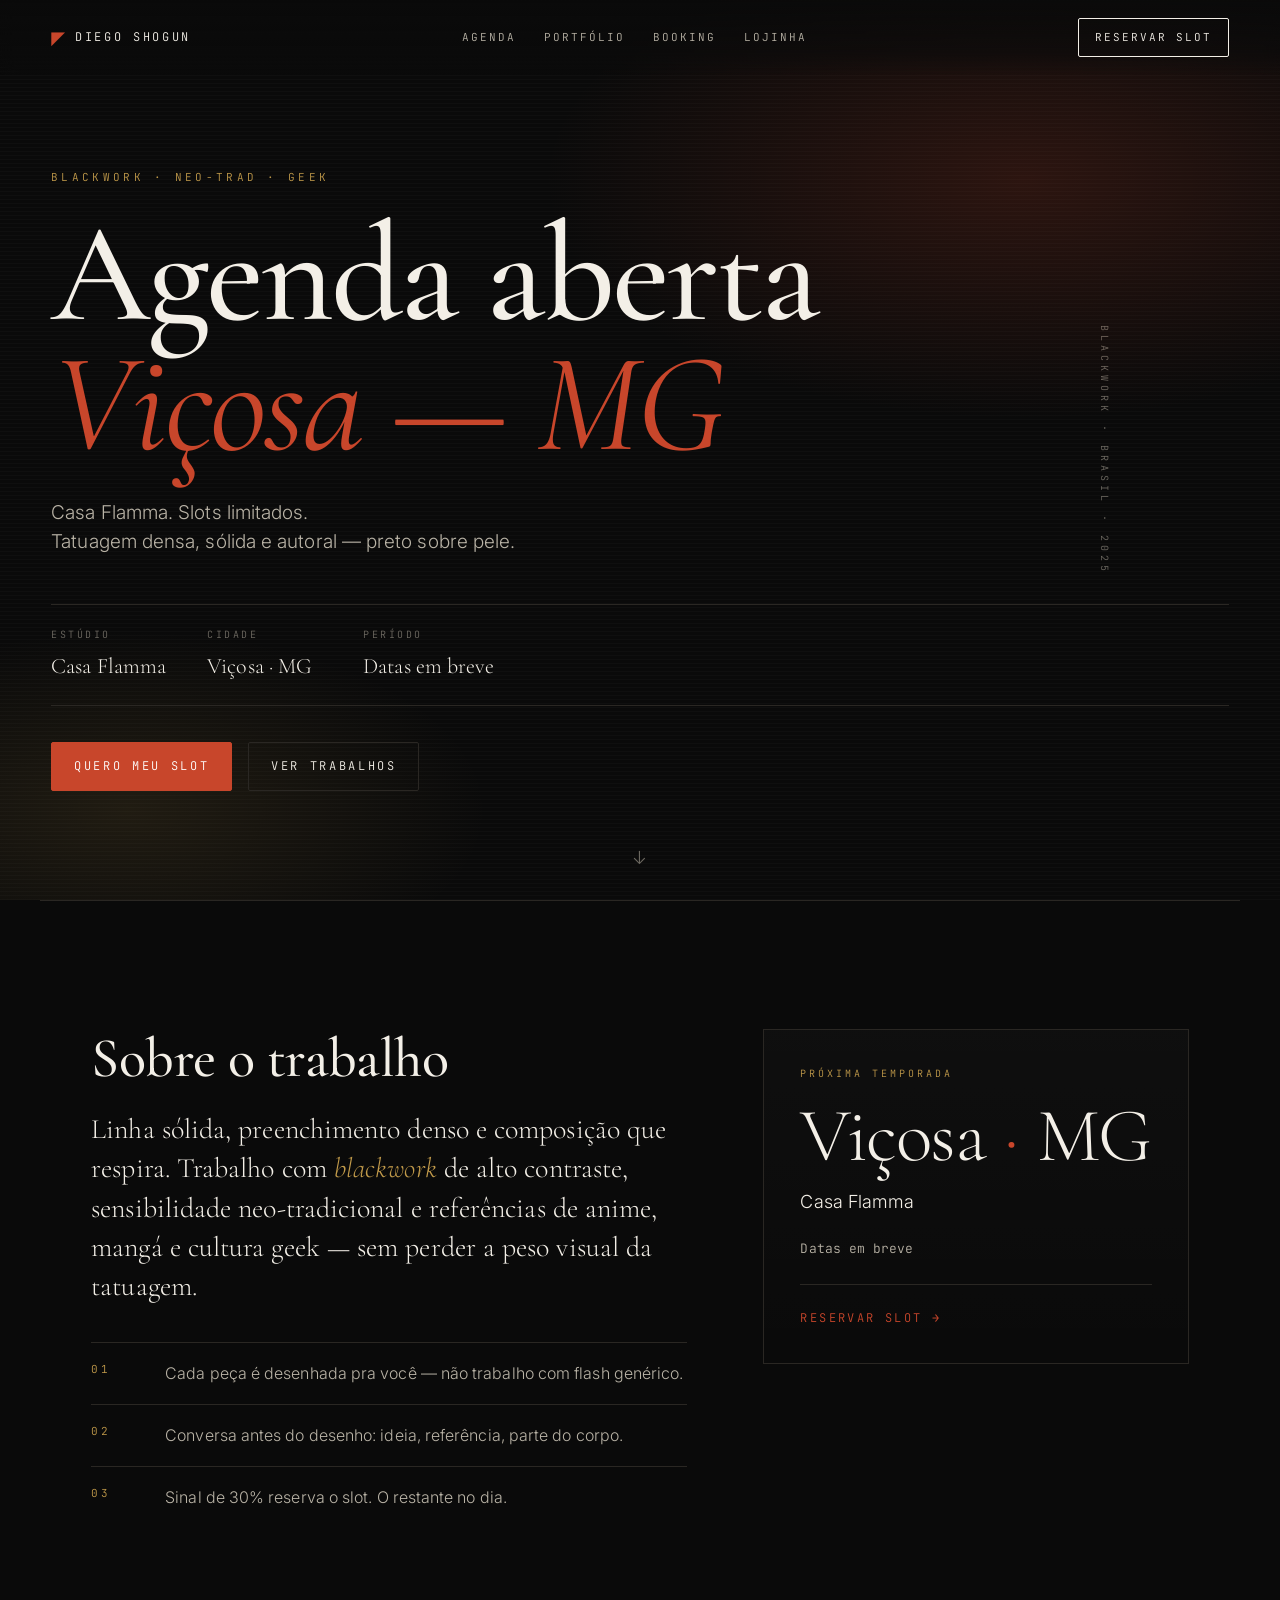
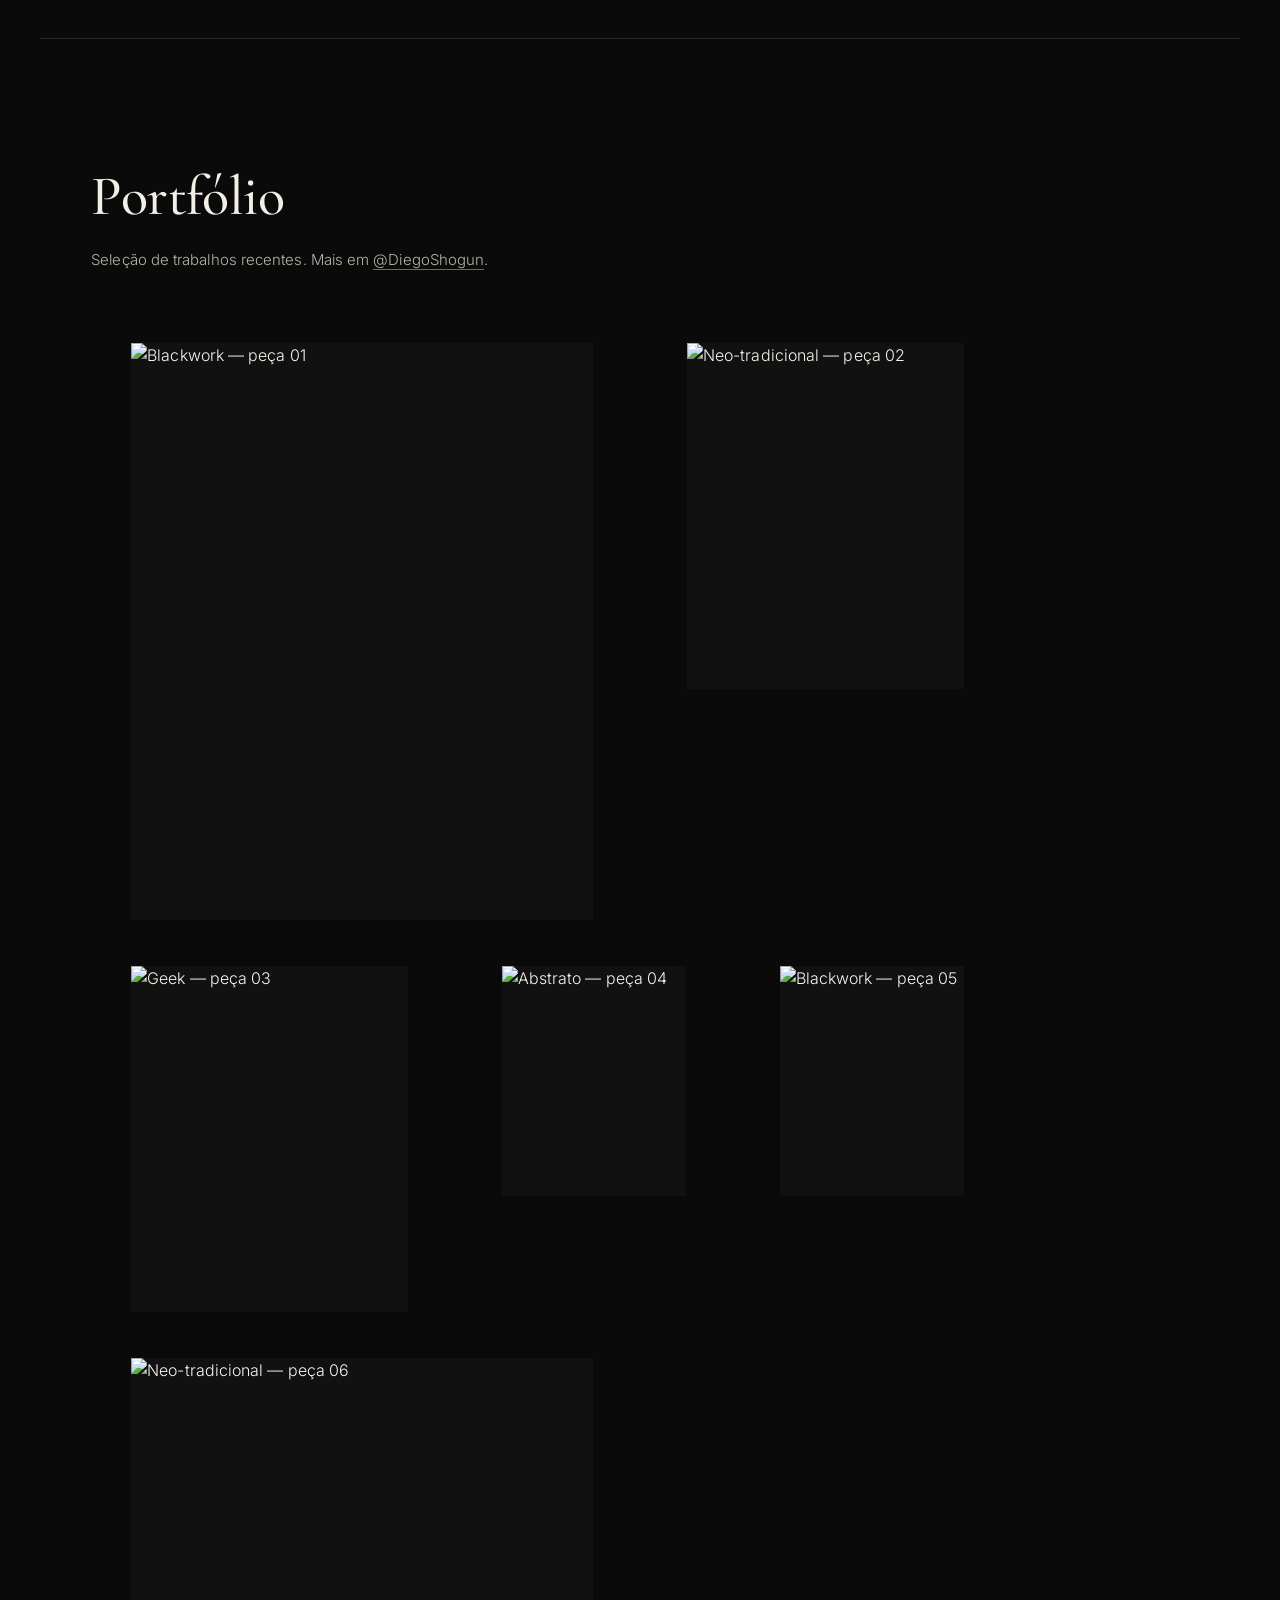
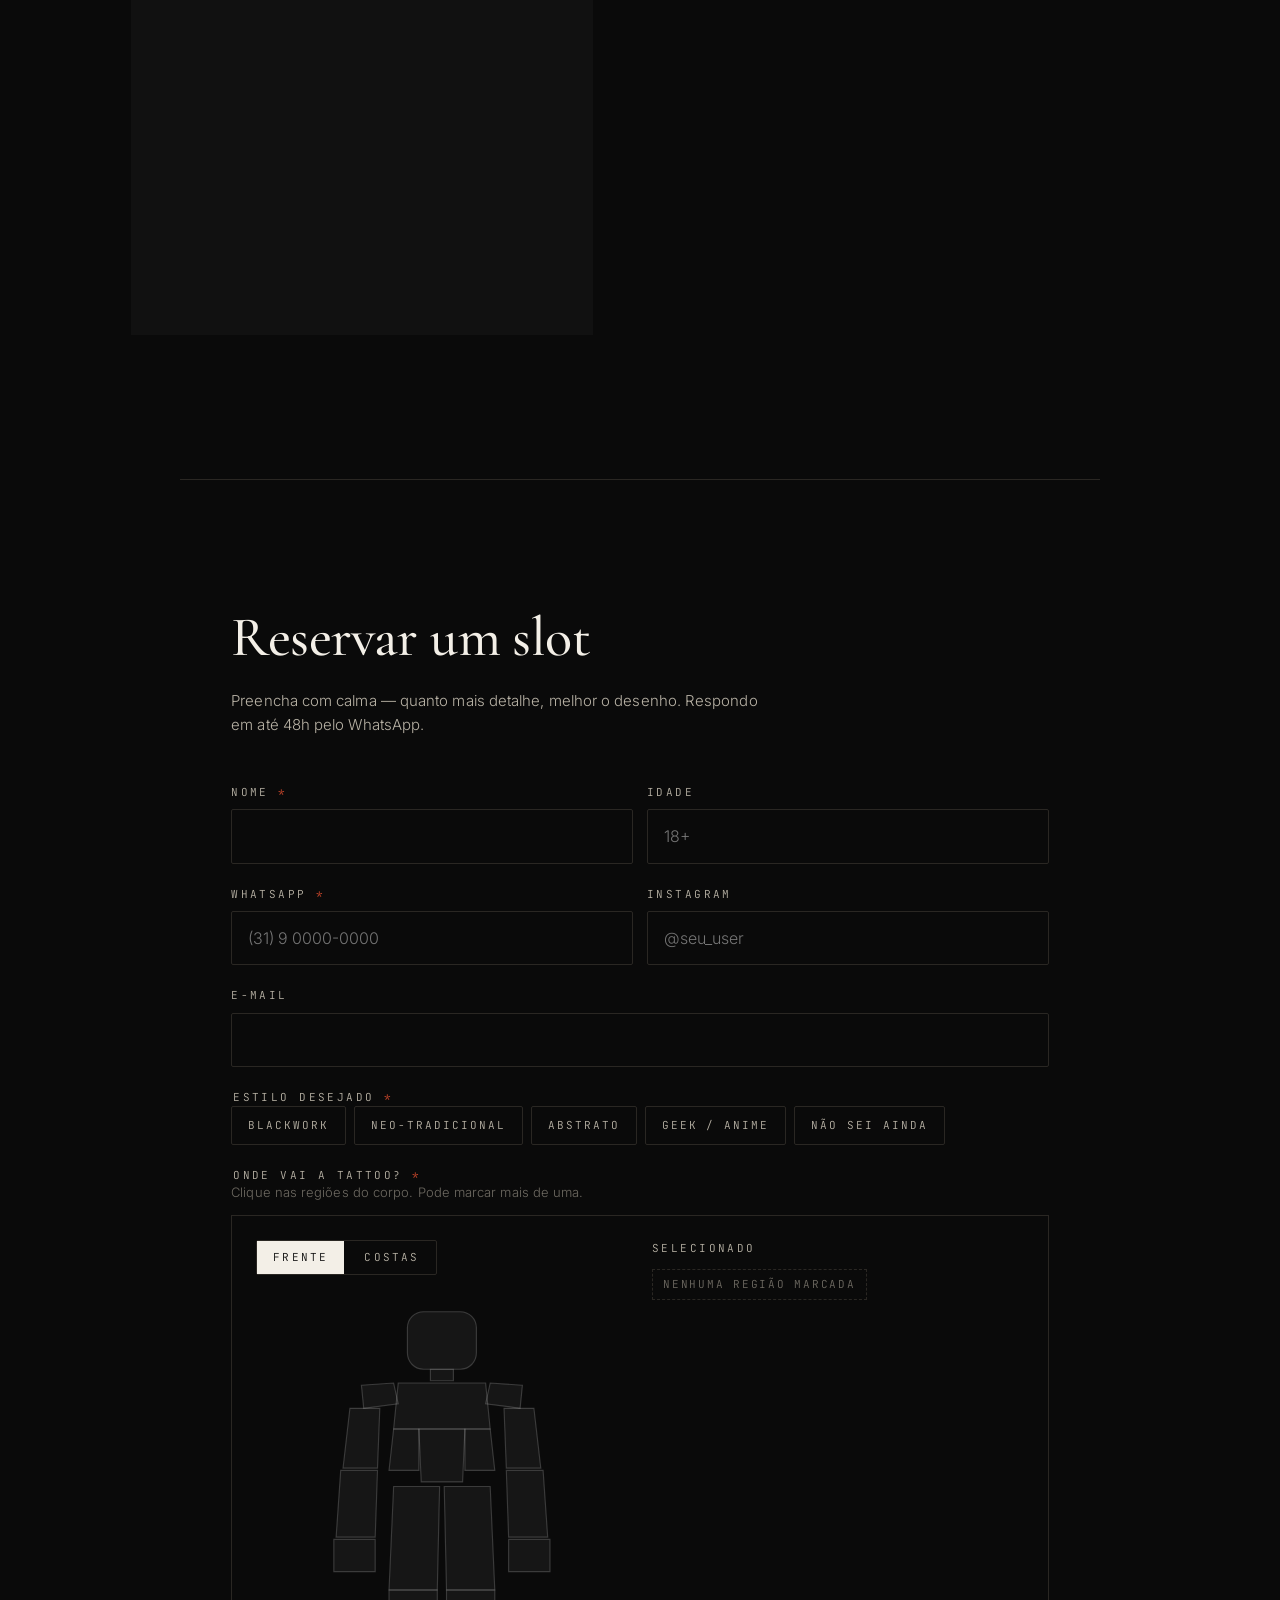
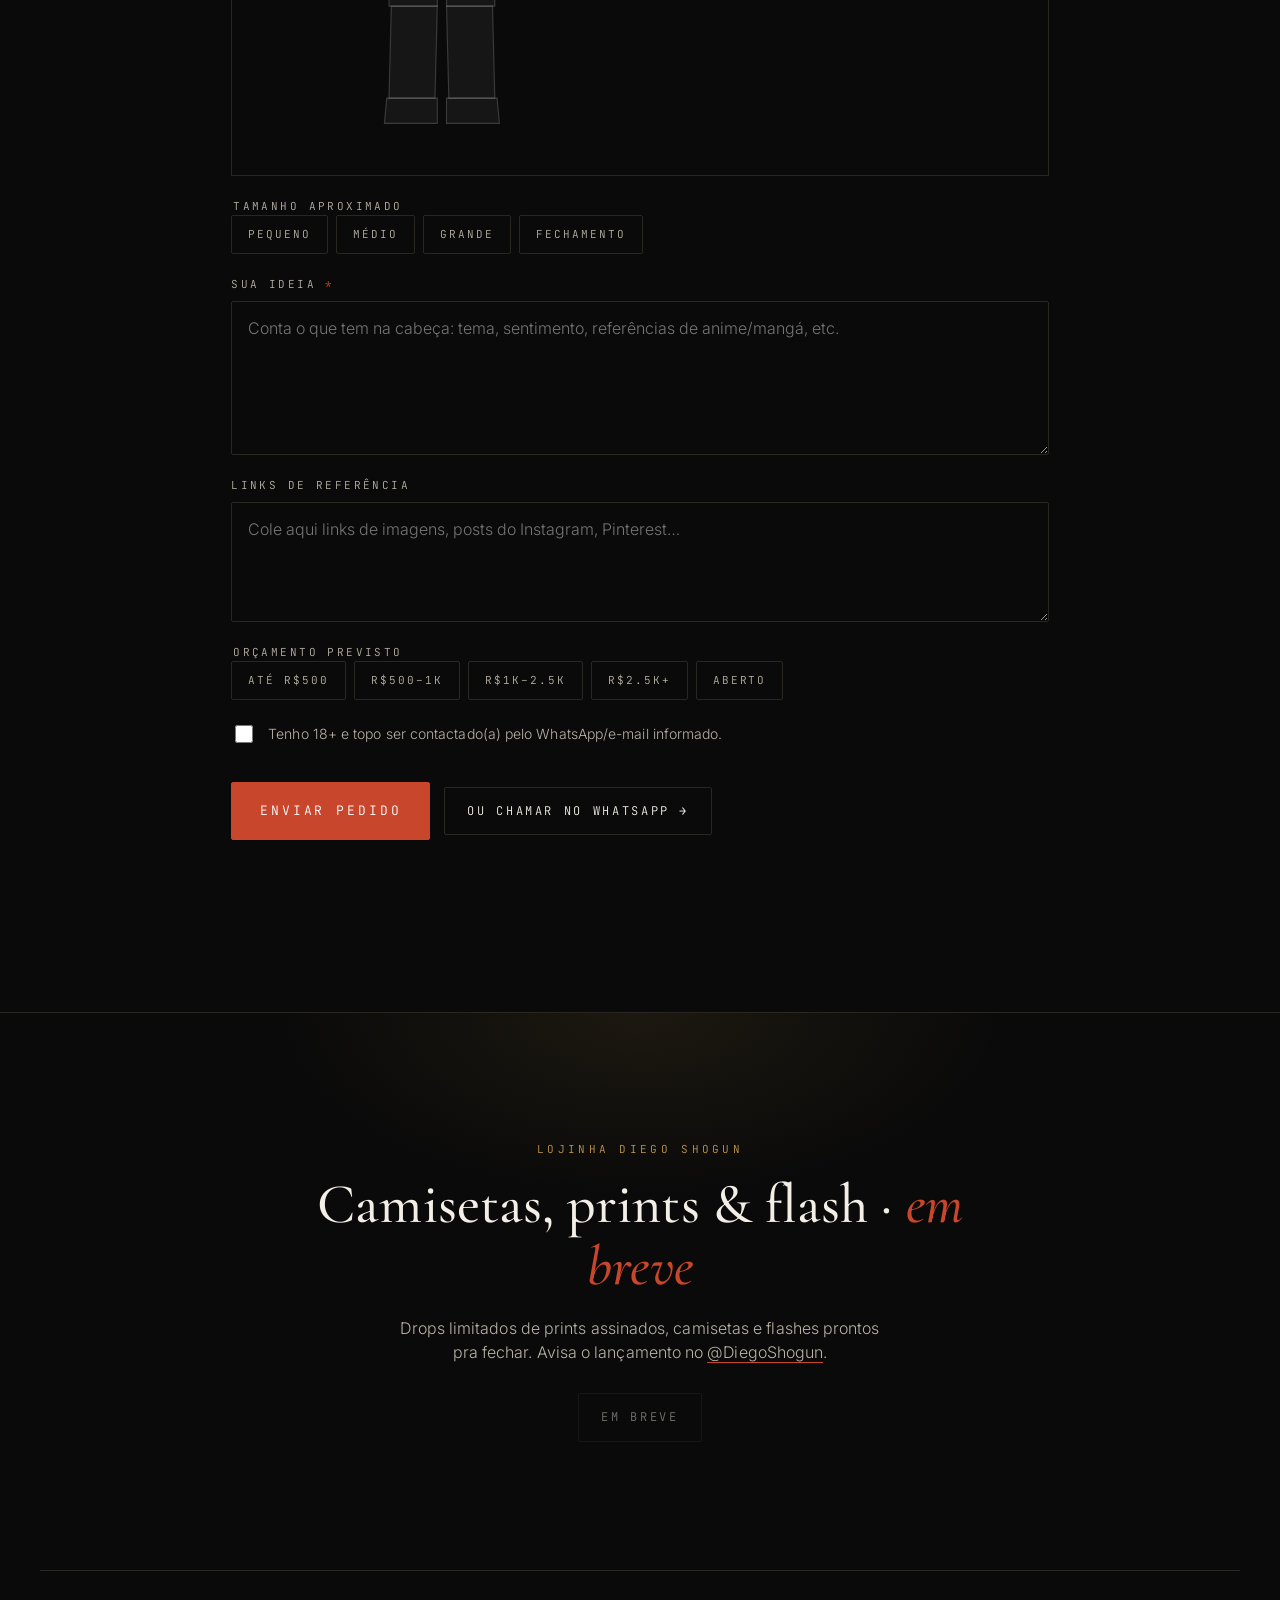
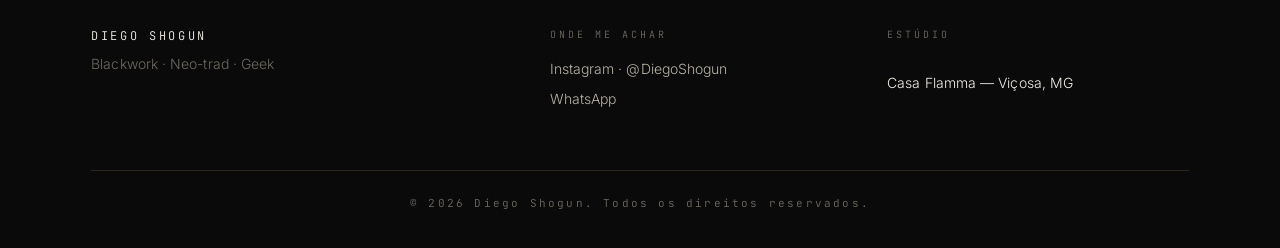
==== docs/index.html @ 85658871 "chore: renomeia web/ -> docs/ pra GitHub Pages aceitar como source" ====
<!doctype html>
<html lang="pt-BR">
<head>
  <meta charset="utf-8" />
  <meta name="viewport" content="width=device-width,initial-scale=1" />
  <title>Diego Shogun · Blackwork · Viçosa-MG</title>
  <meta name="description" content="Diego Shogun — tatuagem blackwork, neo-tradicional e geek. Agenda aberta na Casa Flamma, Viçosa-MG." />
  <meta name="theme-color" content="#0a0a0a" />

  <!-- Open Graph -->
  <meta property="og:type" content="website" />
  <meta property="og:title" content="Diego Shogun · Blackwork · Viçosa-MG" />
  <meta property="og:description" content="Agenda aberta. Casa Flamma — Viçosa-MG." />
  <meta property="og:image" content="assets/portfolio/og.jpg" />

  <link rel="preconnect" href="https://fonts.googleapis.com" />
  <link rel="preconnect" href="https://fonts.gstatic.com" crossorigin />
  <link href="https://fonts.googleapis.com/css2?family=Cormorant+Garamond:wght@400;500;700&family=Inter:wght@300;400;500;600&family=JetBrains+Mono:wght@400;500&display=swap" rel="stylesheet" />
  <link rel="stylesheet" href="assets/css/styles.css" />
</head>
<body>

<!-- ░░░  NAV  ░░░ -->
<header class="nav" data-reveal>
  <a href="#" class="nav__brand">
    <span class="nav__mark">◤</span>
    <span class="nav__name">DIEGO&nbsp;SHOGUN</span>
  </a>
  <nav class="nav__links">
    <a href="#agenda">Agenda</a>
    <a href="#portfolio">Portfólio</a>
    <a href="#booking">Booking</a>
    <a href="#lojinha">Lojinha</a>
  </nav>
  <a href="#booking" class="nav__cta">Reservar slot</a>
</header>

<!-- ░░░  HERO  ░░░ -->
<section class="hero">
  <div class="hero__bg" aria-hidden="true"></div>

  <div class="hero__inner">
    <p class="hero__eyebrow" data-reveal>Blackwork · Neo-trad · Geek</p>
    <h1 class="hero__title" data-reveal>
      Agenda aberta<br/>
      <span class="hero__title--accent">Viçosa&nbsp;—&nbsp;MG</span>
    </h1>
    <p class="hero__sub" data-reveal>
      Casa Flamma. Slots limitados.<br/>
      Tatuagem densa, sólida e autoral — preto sobre pele.
    </p>

    <div class="hero__meta" data-reveal>
      <div>
        <span class="hero__meta-label">Estúdio</span>
        <span class="hero__meta-val">Casa Flamma</span>
      </div>
      <div>
        <span class="hero__meta-label">Cidade</span>
        <span class="hero__meta-val">Viçosa · MG</span>
      </div>
      <div>
        <span class="hero__meta-label">Período</span>
        <!-- TODO: trocar pelas datas reais -->
        <span class="hero__meta-val" data-todo="datas">Datas em breve</span>
      </div>
    </div>

    <div class="hero__ctas" data-reveal>
      <a href="#booking" class="btn btn--primary">Quero meu slot</a>
      <a href="#portfolio" class="btn btn--ghost">Ver trabalhos</a>
    </div>
  </div>

  <a href="#agenda" class="hero__scroll" aria-label="Rolar para baixo">↓</a>
</section>

<!-- ░░░  AGENDA / SOBRE  ░░░ -->
<section id="agenda" class="band">
  <div class="band__col">
    <h2 class="section__title" data-reveal>Sobre o trabalho</h2>
    <p class="lede" data-reveal>
      Linha sólida, preenchimento denso e composição que respira. Trabalho com
      <em>blackwork</em> de alto contraste, sensibilidade neo-tradicional e referências
      de anime, mangá e cultura geek — sem perder a peso visual da tatuagem.
    </p>
    <ul class="bullets" data-reveal>
      <li><span>01</span> Cada peça é desenhada pra você — não trabalho com flash genérico.</li>
      <li><span>02</span> Conversa antes do desenho: ideia, referência, parte do corpo.</li>
      <li><span>03</span> Sinal de 30% reserva o slot. O restante no dia.</li>
    </ul>
  </div>
  <aside class="band__col band__col--card" data-reveal>
    <p class="card__eyebrow">Próxima temporada</p>
    <p class="card__city">Viçosa<span>·</span>MG</p>
    <p class="card__studio">Casa Flamma</p>
    <!-- TODO: trocar pelas datas reais -->
    <p class="card__dates" data-todo="datas">Datas em breve</p>
    <a href="#booking" class="card__cta">Reservar slot →</a>
  </aside>
</section>

<!-- ░░░  PORTFOLIO  ░░░ -->
<section id="portfolio" class="portfolio">
  <header class="portfolio__head">
    <h2 class="section__title" data-reveal>Portfólio</h2>
    <p class="section__sub" data-reveal>
      Seleção de trabalhos recentes. Mais em
      <a href="https://instagram.com/DiegoShogun" target="_blank" rel="noopener">@DiegoShogun</a>.
    </p>
  </header>
  <div id="gallery" class="gallery" data-reveal>
    <!-- preenchido por main.js a partir de assets/portfolio/manifest.json -->
    <div class="gallery__loading">carregando…</div>
  </div>
</section>

<!-- ░░░  BOOKING FORM  ░░░ -->
<section id="booking" class="booking">
  <header class="booking__head">
    <h2 class="section__title" data-reveal>Reservar um slot</h2>
    <p class="section__sub" data-reveal>
      Preencha com calma — quanto mais detalhe, melhor o desenho.
      Respondo em até 48h pelo WhatsApp.
    </p>
  </header>

  <form id="booking-form" class="form" novalidate>
    <!-- nome / contato -->
    <div class="form__row">
      <label class="field">
        <span class="field__label">Nome <i>*</i></span>
        <input type="text" name="nome" required autocomplete="name" />
      </label>
      <label class="field">
        <span class="field__label">Idade</span>
        <input type="number" name="idade" min="18" max="99" placeholder="18+" />
      </label>
    </div>
    <div class="form__row">
      <label class="field">
        <span class="field__label">WhatsApp <i>*</i></span>
        <input type="tel" name="whatsapp" required placeholder="(31) 9 0000-0000" />
      </label>
      <label class="field">
        <span class="field__label">Instagram</span>
        <input type="text" name="instagram" placeholder="@seu_user" autocomplete="off" />
      </label>
    </div>
    <label class="field">
      <span class="field__label">E-mail</span>
      <input type="email" name="email" autocomplete="email" />
    </label>

    <!-- estilo -->
    <fieldset class="field field--group">
      <legend class="field__label">Estilo desejado <i>*</i></legend>
      <div class="chips" role="radiogroup">
        <label class="chip"><input type="radio" name="estilo" value="Blackwork" required><span>Blackwork</span></label>
        <label class="chip"><input type="radio" name="estilo" value="Neo-tradicional"><span>Neo-tradicional</span></label>
        <label class="chip"><input type="radio" name="estilo" value="Abstrato"><span>Abstrato</span></label>
        <label class="chip"><input type="radio" name="estilo" value="Geek / Anime"><span>Geek / Anime</span></label>
        <label class="chip"><input type="radio" name="estilo" value="Sem certeza"><span>Não sei ainda</span></label>
      </div>
    </fieldset>

    <!-- BODY PICKER -->
    <fieldset class="field field--group">
      <legend class="field__label">Onde vai a tattoo? <i>*</i></legend>
      <p class="field__hint">Clique nas regiões do corpo. Pode marcar mais de uma.</p>
      <div class="bodypicker">
        <div class="bodypicker__view">
          <div class="bodypicker__tabs" role="tablist">
            <button type="button" class="bp-tab is-active" data-view="front" role="tab">Frente</button>
            <button type="button" class="bp-tab" data-view="back" role="tab">Costas</button>
          </div>
          <div id="bp-front" class="bp-figure is-active" data-view="front"></div>
          <div id="bp-back"  class="bp-figure"           data-view="back"></div>
        </div>
        <div class="bodypicker__list">
          <p class="bodypicker__list-title">Selecionado</p>
          <ul id="bp-selected" class="bodypicker__chips"><li class="bodypicker__empty">nenhuma região marcada</li></ul>
          <input type="hidden" name="parte_do_corpo" id="parte_do_corpo" />
        </div>
      </div>
    </fieldset>

    <!-- tamanho -->
    <fieldset class="field field--group">
      <legend class="field__label">Tamanho aproximado</legend>
      <div class="chips">
        <label class="chip"><input type="radio" name="tamanho" value="Pequeno (até 10cm)"><span>Pequeno</span></label>
        <label class="chip"><input type="radio" name="tamanho" value="Médio (10–20cm)"><span>Médio</span></label>
        <label class="chip"><input type="radio" name="tamanho" value="Grande (20–40cm)"><span>Grande</span></label>
        <label class="chip"><input type="radio" name="tamanho" value="Fechamento / sleeve"><span>Fechamento</span></label>
      </div>
    </fieldset>

    <!-- ideia -->
    <label class="field">
      <span class="field__label">Sua ideia <i>*</i></span>
      <textarea name="ideia" rows="5" required placeholder="Conta o que tem na cabeça: tema, sentimento, referências de anime/mangá, etc."></textarea>
    </label>

    <!-- referencias -->
    <label class="field">
      <span class="field__label">Links de referência</span>
      <textarea name="referencias" rows="3" placeholder="Cole aqui links de imagens, posts do Instagram, Pinterest…"></textarea>
    </label>

    <!-- orçamento -->
    <fieldset class="field field--group">
      <legend class="field__label">Orçamento previsto</legend>
      <div class="chips">
        <label class="chip"><input type="radio" name="orcamento" value="Até R$ 500"><span>Até R$500</span></label>
        <label class="chip"><input type="radio" name="orcamento" value="R$ 500 – 1.000"><span>R$500–1k</span></label>
        <label class="chip"><input type="radio" name="orcamento" value="R$ 1.000 – 2.500"><span>R$1k–2.5k</span></label>
        <label class="chip"><input type="radio" name="orcamento" value="R$ 2.500+"><span>R$2.5k+</span></label>
        <label class="chip"><input type="radio" name="orcamento" value="Aberto / converso"><span>Aberto</span></label>
      </div>
    </fieldset>

    <!-- consent -->
    <label class="field field--check">
      <input type="checkbox" name="consent" required />
      <span>Tenho 18+ e topo ser contactado(a) pelo WhatsApp/e-mail informado.</span>
    </label>

    <!-- honeypot anti-spam -->
    <input type="text" name="website" class="hp" tabindex="-1" autocomplete="off" />

    <div class="form__actions">
      <button type="submit" class="btn btn--primary btn--lg" id="form-submit">Enviar pedido</button>
      <a class="btn btn--ghost" id="form-wa" href="#" target="_blank" rel="noopener">ou chamar no WhatsApp →</a>
    </div>

    <p class="form__status" id="form-status" role="status" aria-live="polite"></p>
  </form>
</section>

<!-- ░░░  LOJINHA  ░░░ -->
<section id="lojinha" class="lojinha">
  <div class="lojinha__inner">
    <p class="lojinha__eyebrow" data-reveal>Lojinha Diego Shogun</p>
    <h2 class="lojinha__title" data-reveal>Camisetas, prints &amp; flash · <span>em breve</span></h2>
    <p class="lojinha__sub" data-reveal>
      Drops limitados de prints assinados, camisetas e flashes prontos pra fechar.
      Avisa o lançamento no <a href="https://instagram.com/DiegoShogun" target="_blank" rel="noopener">@DiegoShogun</a>.
    </p>
    <button class="btn btn--ghost" disabled>Em breve</button>
  </div>
</section>

<!-- ░░░  FOOTER  ░░░ -->
<footer class="footer">
  <div class="footer__col">
    <p class="footer__brand">DIEGO&nbsp;SHOGUN</p>
    <p class="footer__tag">Blackwork · Neo-trad · Geek</p>
  </div>
  <div class="footer__col">
    <p class="footer__label">Onde me achar</p>
    <a href="https://instagram.com/DiegoShogun" target="_blank" rel="noopener">Instagram · @DiegoShogun</a>
    <!-- TODO: trocar 5500000000000 pelo seu número (formato internacional, sem +/espaços) -->
    <a href="https://wa.me/5500000000000" target="_blank" rel="noopener" data-todo="whatsapp">WhatsApp</a>
  </div>
  <div class="footer__col">
    <p class="footer__label">Estúdio</p>
    <p>Casa Flamma — Viçosa, MG</p>
  </div>
  <p class="footer__copy">© <span id="year"></span> Diego Shogun. Todos os direitos reservados.</p>
</footer>

<script src="assets/js/main.js" defer></script>
</body>
</html>
---- docs/assets/css/styles.css ----
/* ─── Diego Shogun · landing ─────────────────────────────────────────────── */

:root{
  --bg:        #0a0a0a;
  --bg-2:      #111111;
  --ink:       #f3efe7;
  --ink-dim:   #b9b3a6;
  --ink-mute:  #6e6a62;
  --line:      #2a2723;
  --accent:    #c8462b;   /* terracotta / carmine */
  --accent-2:  #c19a4a;   /* gold */
  --max:       1200px;
  --pad:       clamp(20px, 4vw, 56px);
  --radius:    2px;
  --serif:     "Cormorant Garamond", "Times New Roman", serif;
  --sans:      "Inter", system-ui, -apple-system, "Segoe UI", sans-serif;
  --mono:      "JetBrains Mono", ui-monospace, "Menlo", monospace;
}

*,*::before,*::after{ box-sizing:border-box; }
html,body{ margin:0; padding:0; }
html{ scroll-behavior:smooth; -webkit-text-size-adjust:100%; }
body{
  font-family: var(--sans);
  background: var(--bg);
  color: var(--ink);
  font-weight: 300;
  line-height: 1.55;
  letter-spacing: .005em;
  overflow-x: hidden;
  -webkit-font-smoothing: antialiased;
  text-rendering: optimizeLegibility;
}
img{ max-width:100%; display:block; }
a{ color:inherit; text-decoration:none; }
button{ font:inherit; cursor:pointer; }
::selection{ background: var(--accent); color: #fff; }

.section__title{
  font-family: var(--serif);
  font-weight: 500;
  font-size: clamp(34px, 5vw, 56px);
  letter-spacing: -.01em;
  line-height: 1.05;
  margin: 0 0 .4em;
}
.section__sub{
  color: var(--ink-dim);
  max-width: 60ch;
  font-size: 15px;
}
.section__sub a{ border-bottom:1px solid var(--accent); }

/* ─── reveal on scroll ───────────────────────────────────────────────────── */
[data-reveal]{
  opacity:0;
  transform: translateY(14px);
  transition: opacity .9s ease, transform .9s ease;
}
[data-reveal].is-visible{ opacity:1; transform:none; }

/* ─── NAV ────────────────────────────────────────────────────────────────── */
.nav{
  position: fixed; top:0; left:0; right:0; z-index:30;
  display:flex; align-items:center; justify-content:space-between;
  padding: 18px var(--pad);
  background: linear-gradient(180deg, rgba(10,10,10,.92), rgba(10,10,10,.6) 70%, transparent);
  backdrop-filter: blur(8px);
}
.nav__brand{ display:flex; align-items:center; gap:10px; }
.nav__mark{ color: var(--accent); font-size: 18px; }
.nav__name{ font-family: var(--mono); font-size: 12px; letter-spacing:.22em; }
.nav__links{ display:flex; gap: 28px; }
.nav__links a{
  font-family: var(--mono); font-size: 11px; letter-spacing:.18em;
  color: var(--ink-dim); text-transform: uppercase;
  transition: color .2s;
}
.nav__links a:hover{ color: var(--ink); }
.nav__cta{
  font-family: var(--mono); font-size: 11px; letter-spacing:.18em; text-transform:uppercase;
  border:1px solid var(--ink); padding: 10px 16px; border-radius: var(--radius);
  transition: background .25s, color .25s;
}
.nav__cta:hover{ background: var(--ink); color: var(--bg); }

@media (max-width: 720px){
  .nav__links{ display:none; }
}

/* ─── HERO ───────────────────────────────────────────────────────────────── */
.hero{
  position: relative;
  min-height: 100vh;
  padding: 140px var(--pad) 80px;
  display:flex; align-items:center;
  overflow:hidden;
}
.hero__bg{
  position:absolute; inset:0;
  background:
    radial-gradient(800px 400px at 80% 20%, rgba(200,70,43,.18), transparent 60%),
    radial-gradient(600px 300px at 10% 90%, rgba(193,154,74,.12), transparent 60%),
    repeating-linear-gradient(0deg, rgba(255,255,255,.018) 0 1px, transparent 1px 4px);
  pointer-events:none;
}
.hero::before{
  content:"";
  position:absolute; right: var(--pad); top: 50%;
  transform: translateY(-50%) rotate(90deg);
  font-family: var(--mono); font-size: 10px; letter-spacing:.4em; color: var(--ink-mute);
  content: "BLACKWORK · BRASIL · 2025";
  white-space: nowrap;
}
.hero__inner{ position:relative; max-width: var(--max); margin:0 auto; width:100%; }

.hero__eyebrow{
  font-family: var(--mono); font-size: 11px; letter-spacing:.3em;
  color: var(--accent-2); text-transform:uppercase;
  margin: 0 0 24px;
}
.hero__title{
  font-family: var(--serif); font-weight:500;
  font-size: clamp(56px, 11vw, 156px);
  line-height: .92; letter-spacing: -.02em;
  margin: 0 0 28px;
}
.hero__title--accent{
  font-style: italic; color: var(--accent);
  font-weight: 400;
}
.hero__sub{
  font-size: clamp(16px, 1.5vw, 19px);
  color: var(--ink-dim); max-width: 46ch;
  margin: 0 0 48px;
}

.hero__meta{
  display:flex; flex-wrap:wrap; gap: 36px;
  border-top:1px solid var(--line); border-bottom:1px solid var(--line);
  padding: 22px 0; margin: 0 0 36px;
}
.hero__meta > div{ display:flex; flex-direction:column; gap:6px; min-width: 120px; }
.hero__meta-label{ font-family: var(--mono); font-size: 10px; letter-spacing:.25em; color: var(--ink-mute); text-transform:uppercase; }
.hero__meta-val{ font-family: var(--serif); font-size: 22px; }

.hero__ctas{ display:flex; gap:16px; flex-wrap:wrap; }
.hero__scroll{
  position:absolute; bottom: 28px; left: 50%; transform: translateX(-50%);
  font-size: 18px; color: var(--ink-mute);
  animation: bob 2.4s ease-in-out infinite;
}
@keyframes bob{ 0%,100%{ transform: translate(-50%, 0); } 50%{ transform: translate(-50%, 6px); } }

/* ─── BUTTONS ────────────────────────────────────────────────────────────── */
.btn{
  display: inline-flex; align-items:center; justify-content:center; gap:10px;
  padding: 14px 22px;
  font-family: var(--mono); font-size: 12px; letter-spacing:.22em; text-transform:uppercase;
  border-radius: var(--radius);
  border:1px solid transparent;
  transition: transform .15s ease, background .2s, color .2s, border-color .2s;
  user-select:none;
}
.btn--lg{ padding: 18px 28px; font-size: 13px; }
.btn--primary{
  background: var(--accent); color:#fff; border-color: var(--accent);
}
.btn--primary:hover{ background:#a8381e; border-color:#a8381e; transform: translateY(-1px); }
.btn--ghost{ background:transparent; color: var(--ink); border-color: var(--line); }
.btn--ghost:hover{ border-color: var(--ink); }
.btn[disabled]{ opacity:.45; cursor:not-allowed; }

/* ─── BAND (sobre / agenda) ──────────────────────────────────────────────── */
.band{
  display:grid; grid-template-columns: 1.4fr 1fr;
  gap: clamp(40px, 6vw, 96px);
  max-width: var(--max); margin: 0 auto;
  padding: clamp(60px, 10vw, 140px) var(--pad);
  border-top:1px solid var(--line);
}
@media (max-width: 880px){ .band{ grid-template-columns:1fr; } }

.lede{
  font-family: var(--serif); font-size: clamp(20px, 2.4vw, 28px);
  line-height: 1.4; color: var(--ink); margin: 0 0 36px;
}
.lede em{ color: var(--accent-2); font-style:italic; }
.bullets{ list-style:none; margin:0; padding:0; display:grid; gap: 18px; }
.bullets li{
  display:grid; grid-template-columns: 56px 1fr; gap: 18px;
  border-top:1px solid var(--line); padding-top: 18px;
  color: var(--ink-dim);
}
.bullets li span{ font-family: var(--mono); font-size: 11px; letter-spacing:.3em; color: var(--accent-2); }

.band__col--card{
  border:1px solid var(--line); padding: 36px;
  display:flex; flex-direction:column; gap: 8px; align-self: start;
  background: linear-gradient(180deg, rgba(255,255,255,.02), transparent);
}
.card__eyebrow{ font-family: var(--mono); font-size:10px; letter-spacing:.3em; text-transform:uppercase; color: var(--accent-2); margin:0; }
.card__city{ font-family: var(--serif); font-size: clamp(48px,6vw,76px); margin:8px 0 0; line-height:1; letter-spacing:-.02em; }
.card__city span{ color: var(--accent); margin: 0 .25em; font-style:italic; }
.card__studio{ margin:6px 0 0; font-size: 18px; }
.card__dates{ margin: 16px 0; font-family: var(--mono); color: var(--ink-dim); font-size: 13px; }
.card__cta{
  margin-top: auto; padding-top: 24px;
  border-top:1px solid var(--line);
  font-family: var(--mono); font-size: 12px; letter-spacing:.2em; text-transform:uppercase;
  color: var(--accent);
  transition: gap .2s;
}
.card__cta:hover{ letter-spacing:.26em; }

/* ─── PORTFOLIO ──────────────────────────────────────────────────────────── */
.portfolio{
  max-width: var(--max); margin:0 auto;
  padding: clamp(60px, 10vw, 140px) var(--pad);
  border-top: 1px solid var(--line);
}
.portfolio__head{ margin-bottom: 56px; }
.gallery{
  display:grid;
  grid-template-columns: repeat(12, 1fr);
  gap: 14px;
}
.gallery__loading{
  grid-column: 1 / -1;
  font-family: var(--mono); font-size: 12px; color: var(--ink-mute); text-align:center;
  padding: 80px 0;
}
.gallery__empty{
  grid-column: 1 / -1;
  border: 1px dashed var(--line);
  padding: 60px 20px; text-align:center;
  color: var(--ink-dim); font-size: 14px;
}
.gallery__empty code{
  display: inline-block; margin-top:12px;
  font-family: var(--mono); font-size: 12px; color: var(--accent-2);
  border:1px solid var(--line); padding: 4px 10px;
}
.tile{
  position: relative; overflow: hidden;
  background: var(--bg-2);
  aspect-ratio: 4/5;
  cursor: zoom-in;
}
.tile.tile--w{ aspect-ratio: 1; }
.tile.tile--h{ aspect-ratio: 3/4; }
.tile.size-l{ grid-column: span 6; }
.tile.size-m{ grid-column: span 4; }
.tile.size-s{ grid-column: span 3; }
@media (max-width: 880px){
  .tile.size-l{ grid-column: span 12; }
  .tile.size-m{ grid-column: span 6; }
  .tile.size-s{ grid-column: span 6; }
}
.tile img{
  width:100%; height:100%; object-fit:cover;
  transition: transform .8s ease, filter .4s ease;
  filter: contrast(1.05) saturate(.95);
}
.tile:hover img{ transform: scale(1.04); filter:none; }
.tile__caption{
  position:absolute; left:0; right:0; bottom:0;
  padding: 16px 18px;
  background: linear-gradient(0deg, rgba(0,0,0,.85), transparent);
  font-family: var(--mono); font-size: 11px; letter-spacing:.18em; text-transform:uppercase;
  color: var(--ink); opacity:0; transform: translateY(8px);
  transition: opacity .3s, transform .3s;
}
.tile:hover .tile__caption{ opacity:1; transform: none; }

/* lightbox */
.lightbox{
  position:fixed; inset:0; z-index:80;
  background: rgba(0,0,0,.94);
  display:none; align-items:center; justify-content:center;
  padding: 40px;
}
.lightbox.is-open{ display:flex; }
.lightbox img{ max-width: 100%; max-height: 90vh; object-fit:contain; }
.lightbox__close{
  position:absolute; top: 20px; right: 28px;
  background:transparent; border:0; color: var(--ink); font-size: 26px;
}

/* ─── BOOKING FORM ───────────────────────────────────────────────────────── */
.booking{
  max-width: 920px; margin: 0 auto;
  padding: clamp(60px, 10vw, 140px) var(--pad);
  border-top:1px solid var(--line);
}
.booking__head{ margin-bottom: 48px; }

.form{ display:grid; gap: 22px; }
.form__row{ display:grid; grid-template-columns: 1fr 1fr; gap: 14px; }
@media (max-width: 640px){ .form__row{ grid-template-columns:1fr; } }

.field{ display:flex; flex-direction:column; gap:8px; }
.field__label{
  font-family: var(--mono); font-size: 11px; letter-spacing:.22em;
  color: var(--ink-dim); text-transform:uppercase;
}
.field__label i{ color: var(--accent); font-style:normal; }
.field__hint{
  font-size: 13px; color: var(--ink-mute); margin: -2px 0 4px;
}
.field input,
.field textarea{
  width:100%;
  background: transparent; color: var(--ink);
  border: 1px solid var(--line); border-radius: var(--radius);
  padding: 14px 16px; font: inherit;
  transition: border-color .2s, background .2s;
}
.field input:focus,
.field textarea:focus{ outline:none; border-color: var(--accent); background: rgba(200,70,43,.05); }
.field textarea{ resize: vertical; min-height: 120px; }

.field--group{ border:0; margin:0; padding:0; }
.field--check{
  flex-direction:row; align-items:center; gap:12px;
  font-size: 14px; color: var(--ink-dim);
}
.field--check input{ width:18px; height:18px; accent-color: var(--accent); }

.chips{ display:flex; flex-wrap:wrap; gap: 8px; }
.chip{ position:relative; cursor:pointer; }
.chip input{ position:absolute; opacity:0; pointer-events:none; }
.chip span{
  display:inline-block;
  padding: 10px 16px;
  border:1px solid var(--line); border-radius: var(--radius);
  font-family: var(--mono); font-size: 11px; letter-spacing:.18em;
  color: var(--ink-dim); text-transform:uppercase;
  transition: all .2s;
}
.chip:hover span{ color: var(--ink); border-color: var(--ink-dim); }
.chip input:checked + span{
  background: var(--accent); border-color: var(--accent); color: #fff;
}

.hp{ position:absolute; left:-9999px; opacity:0; pointer-events:none; }

.form__actions{
  display:flex; gap: 14px; flex-wrap:wrap; align-items:center;
  margin-top: 14px;
}
.form__status{
  margin: 8px 0 0; font-family: var(--mono); font-size: 12px; letter-spacing:.1em;
  min-height: 1.2em;
}
.form__status.is-ok{ color: var(--accent-2); }
.form__status.is-err{ color: #ff7b6b; }

/* ─── BODY PICKER ────────────────────────────────────────────────────────── */
.bodypicker{
  display:grid; grid-template-columns: 1fr 1fr; gap: 24px;
  border:1px solid var(--line); padding: 24px;
}
@media (max-width: 720px){ .bodypicker{ grid-template-columns: 1fr; } }

.bodypicker__tabs{
  display:inline-flex; gap:4px;
  border:1px solid var(--line); border-radius: var(--radius);
  margin-bottom: 16px;
}
.bp-tab{
  background:transparent; border:0; color: var(--ink-dim);
  padding: 8px 16px;
  font-family: var(--mono); font-size: 11px; letter-spacing:.2em; text-transform:uppercase;
}
.bp-tab.is-active{ background: var(--ink); color: var(--bg); }

.bp-figure{ display:none; }
.bp-figure.is-active{ display:block; }
.bp-figure svg{ width:100%; height:auto; max-height: 460px; display:block; margin:0 auto; }

.bp-figure svg .bp-region{
  fill: rgba(255,255,255,0.05);
  stroke: rgba(255,255,255,0.18);
  stroke-width: 1;
  cursor: pointer;
  transition: fill .18s, stroke .18s;
}
.bp-figure svg .bp-region:hover{
  fill: rgba(200,70,43,.28);
  stroke: var(--accent);
}
.bp-figure svg .bp-region.is-on{
  fill: rgba(200,70,43,.55);
  stroke: var(--accent);
}
.bp-figure svg .bp-body{
  fill: #1a1814;
  stroke: #2a2723;
  stroke-width: 1;
}

.bodypicker__list-title{
  font-family: var(--mono); font-size: 11px; letter-spacing:.22em;
  color: var(--ink-dim); text-transform:uppercase; margin: 0 0 12px;
}
.bodypicker__chips{ list-style:none; padding:0; margin:0; display:flex; flex-wrap:wrap; gap: 6px; }
.bodypicker__chips li{
  display:inline-flex; align-items:center; gap:8px;
  padding: 6px 10px; border:1px solid var(--accent);
  background: rgba(200,70,43,.08);
  font-family: var(--mono); font-size: 11px; letter-spacing:.16em; text-transform:uppercase;
}
.bodypicker__chips li button{
  background:transparent; border:0; color: var(--ink-dim);
  font-size: 14px; line-height:1; padding: 0;
}
.bodypicker__chips li button:hover{ color: var(--accent); }
.bodypicker__empty{
  border-style: dashed !important;
  background: transparent !important;
  color: var(--ink-mute) !important;
  border-color: var(--line) !important;
}

/* ─── LOJINHA ────────────────────────────────────────────────────────────── */
.lojinha{
  border-top: 1px solid var(--line);
  background:
    radial-gradient(600px 300px at 50% 0%, rgba(193,154,74,.10), transparent 60%);
}
.lojinha__inner{
  max-width: 800px; margin: 0 auto;
  padding: clamp(60px, 10vw, 130px) var(--pad);
  text-align:center;
}
.lojinha__eyebrow{
  font-family: var(--mono); font-size:11px; letter-spacing:.3em;
  color: var(--accent-2); text-transform:uppercase; margin:0 0 16px;
}
.lojinha__title{
  font-family: var(--serif); font-weight:500;
  font-size: clamp(34px, 5vw, 56px); line-height:1.1;
  margin: 0 0 18px;
}
.lojinha__title span{ font-style: italic; color: var(--accent); }
.lojinha__sub{ color: var(--ink-dim); margin: 0 auto 28px; max-width: 50ch; }
.lojinha__sub a{ border-bottom:1px solid var(--accent); }

/* ─── FOOTER ─────────────────────────────────────────────────────────────── */
.footer{
  border-top:1px solid var(--line);
  padding: 56px var(--pad) 36px;
  display:grid; grid-template-columns: 1.4fr 1fr 1fr;
  gap: 36px;
  max-width: var(--max); margin: 0 auto;
  font-size: 14px;
}
@media (max-width: 720px){ .footer{ grid-template-columns: 1fr; } }
.footer__col{ display:flex; flex-direction:column; gap: 8px; }
.footer__brand{ font-family: var(--mono); font-size: 12px; letter-spacing:.22em; margin:0; }
.footer__tag{ color: var(--ink-mute); margin:0 0 6px; }
.footer__label{
  font-family: var(--mono); font-size: 10px; letter-spacing:.3em;
  text-transform:uppercase; color: var(--ink-mute); margin:0 0 8px;
}
.footer__col a{ color: var(--ink-dim); transition: color .2s; }
.footer__col a:hover{ color: var(--ink); }
.footer__copy{
  grid-column: 1 / -1;
  border-top:1px solid var(--line);
  padding-top: 24px; margin: 24px 0 0;
  font-family: var(--mono); font-size: 11px; letter-spacing:.2em;
  color: var(--ink-mute); text-align:center;
}
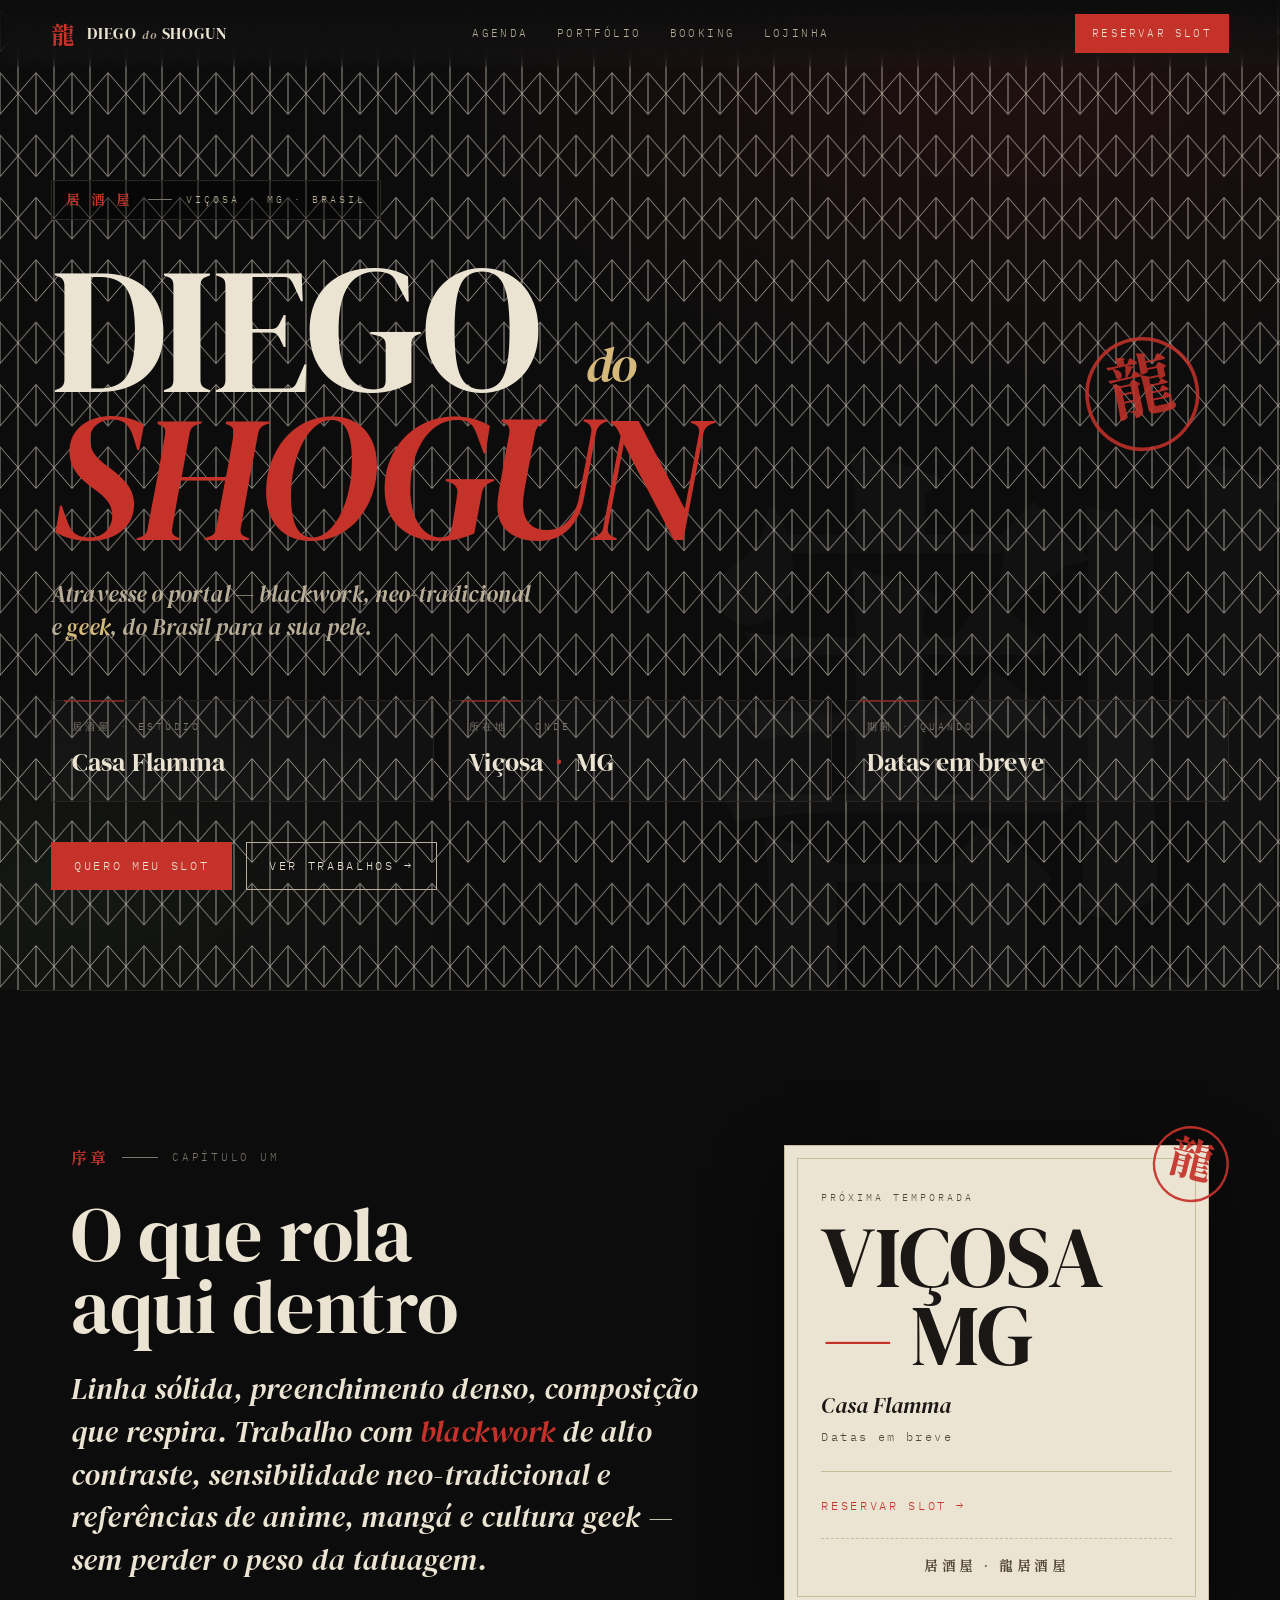
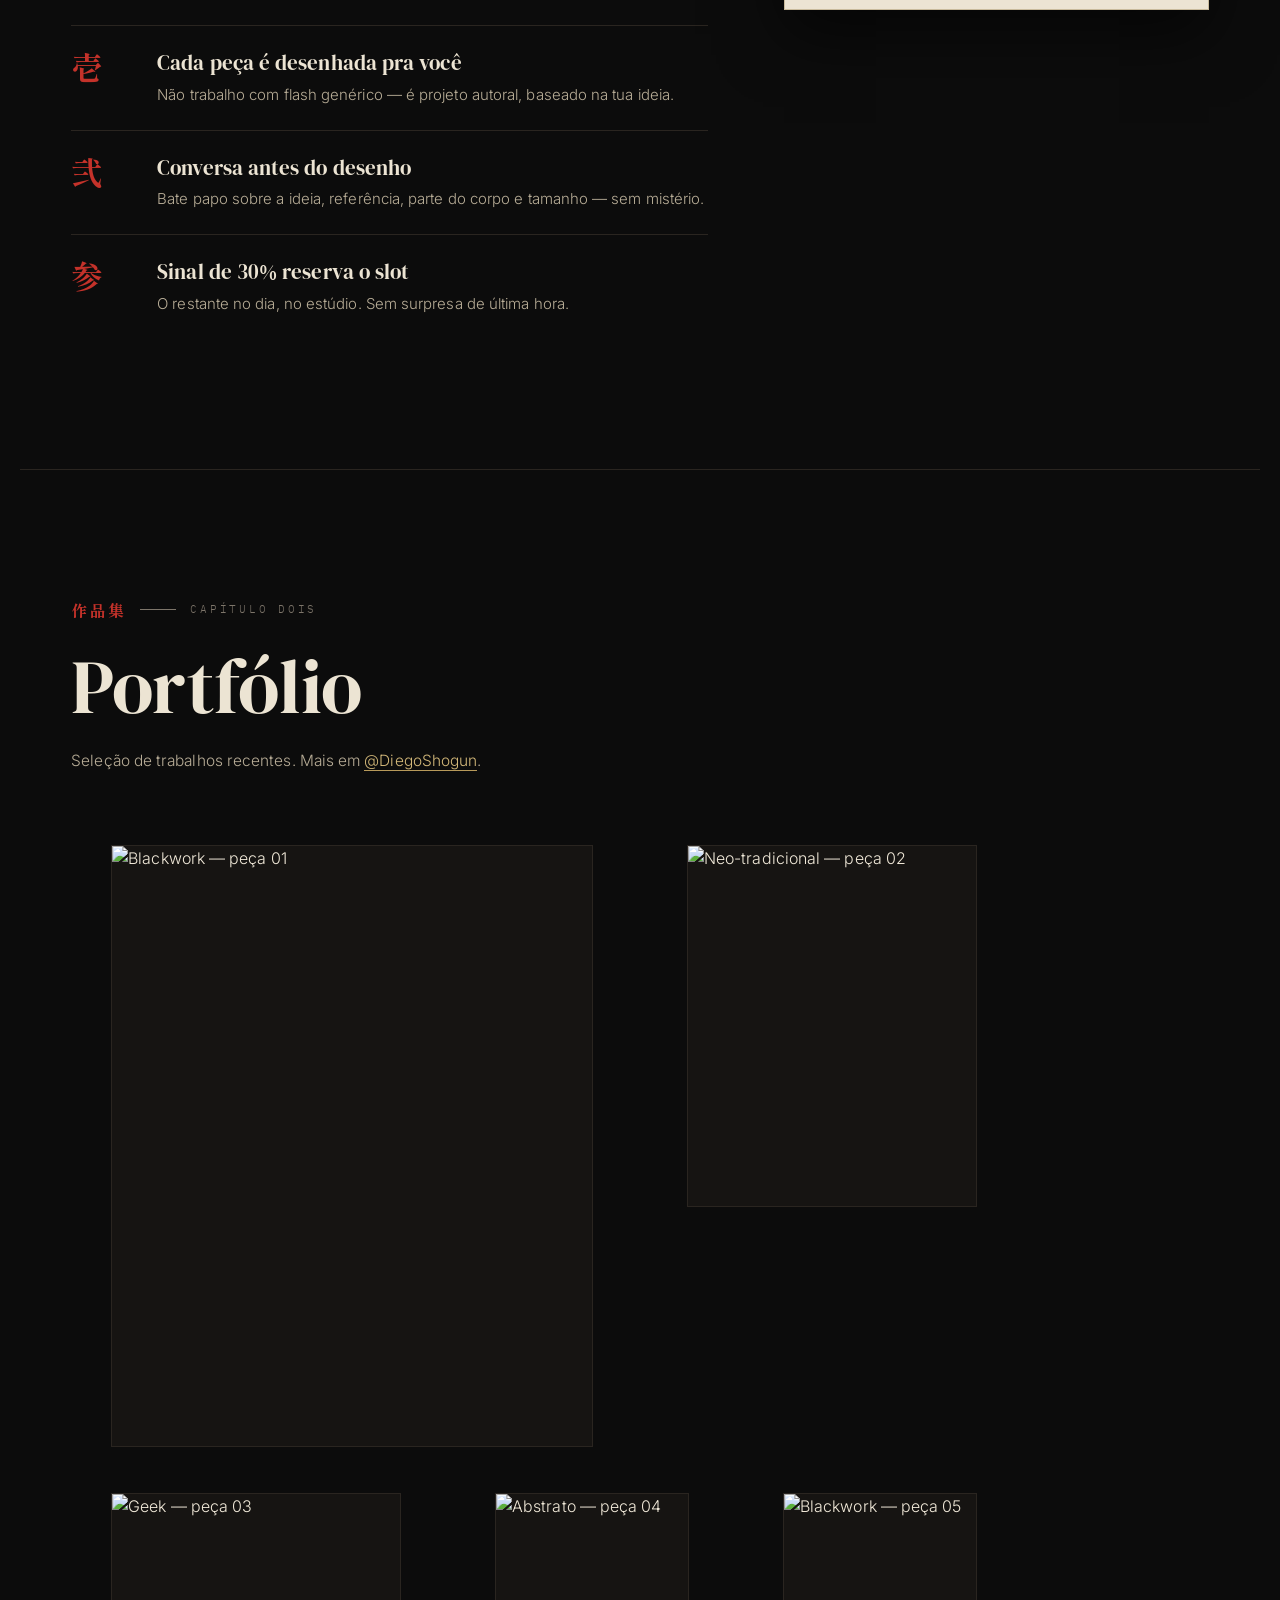
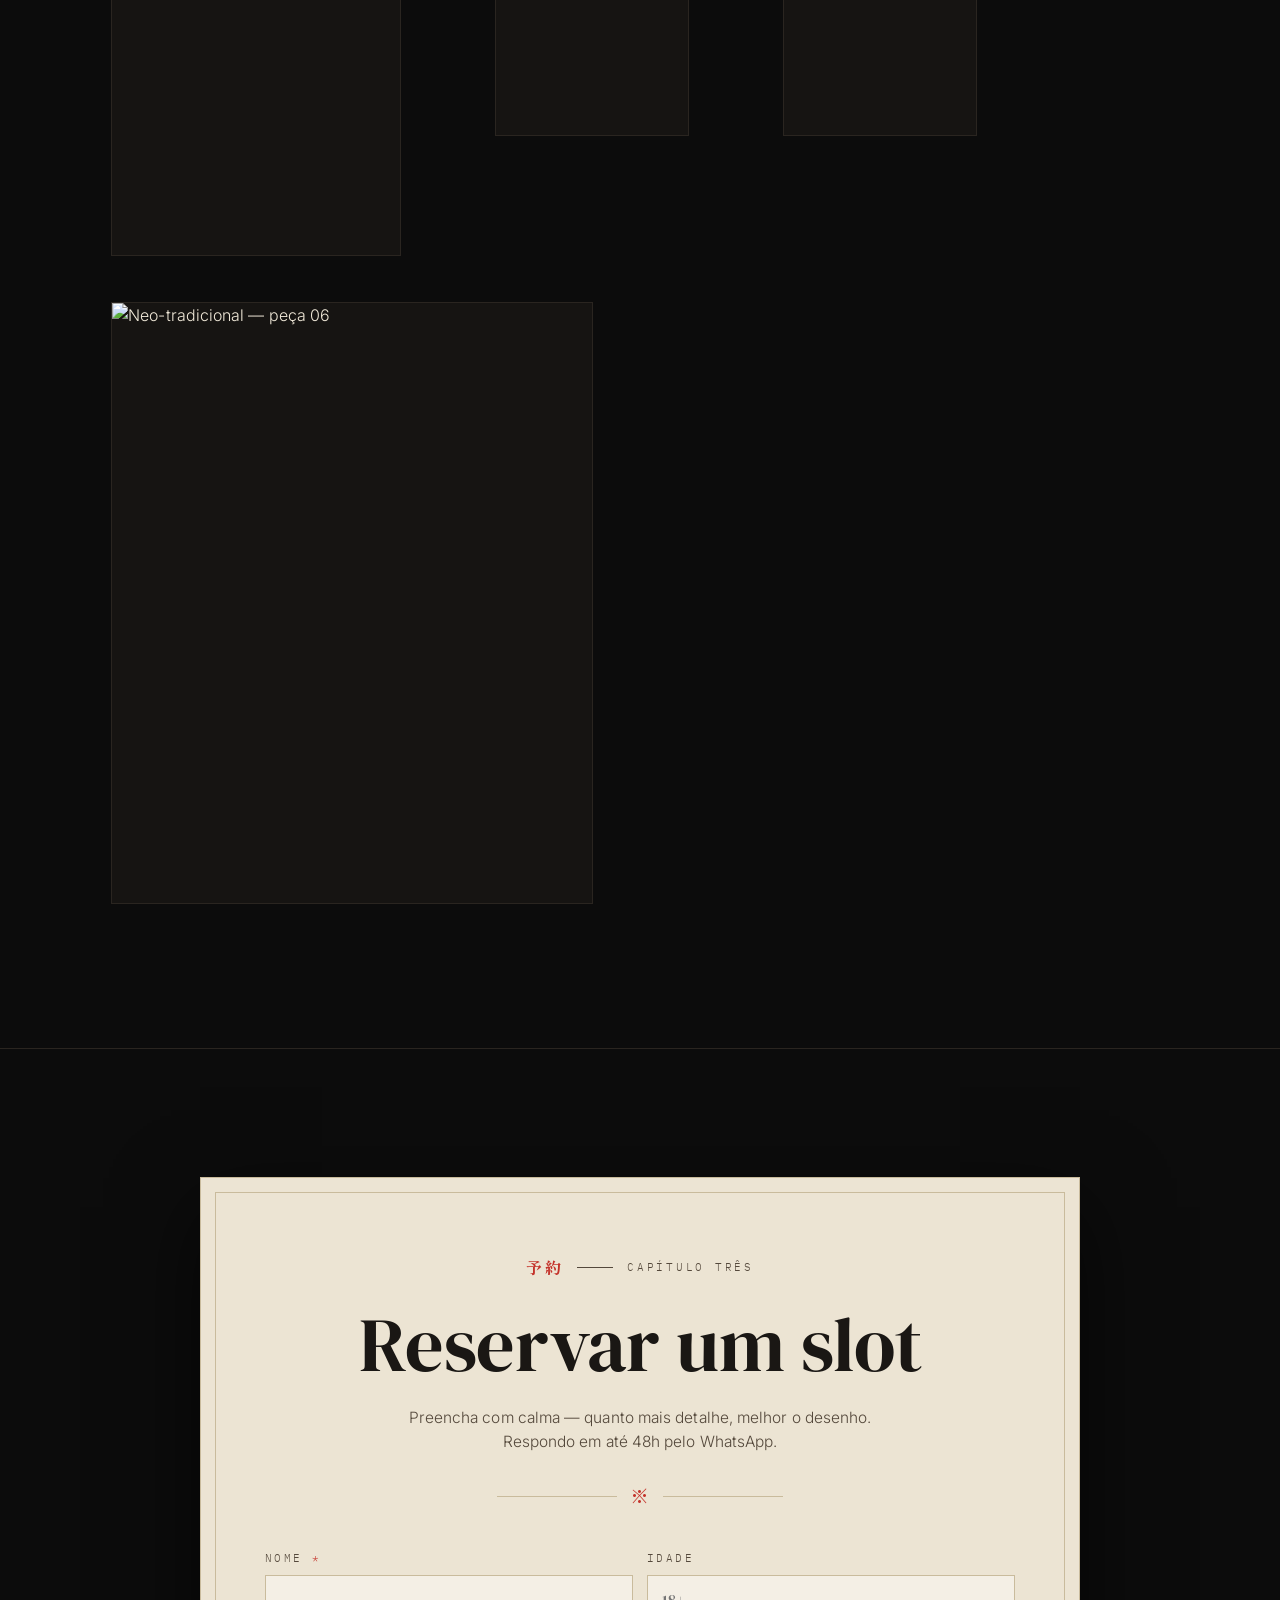
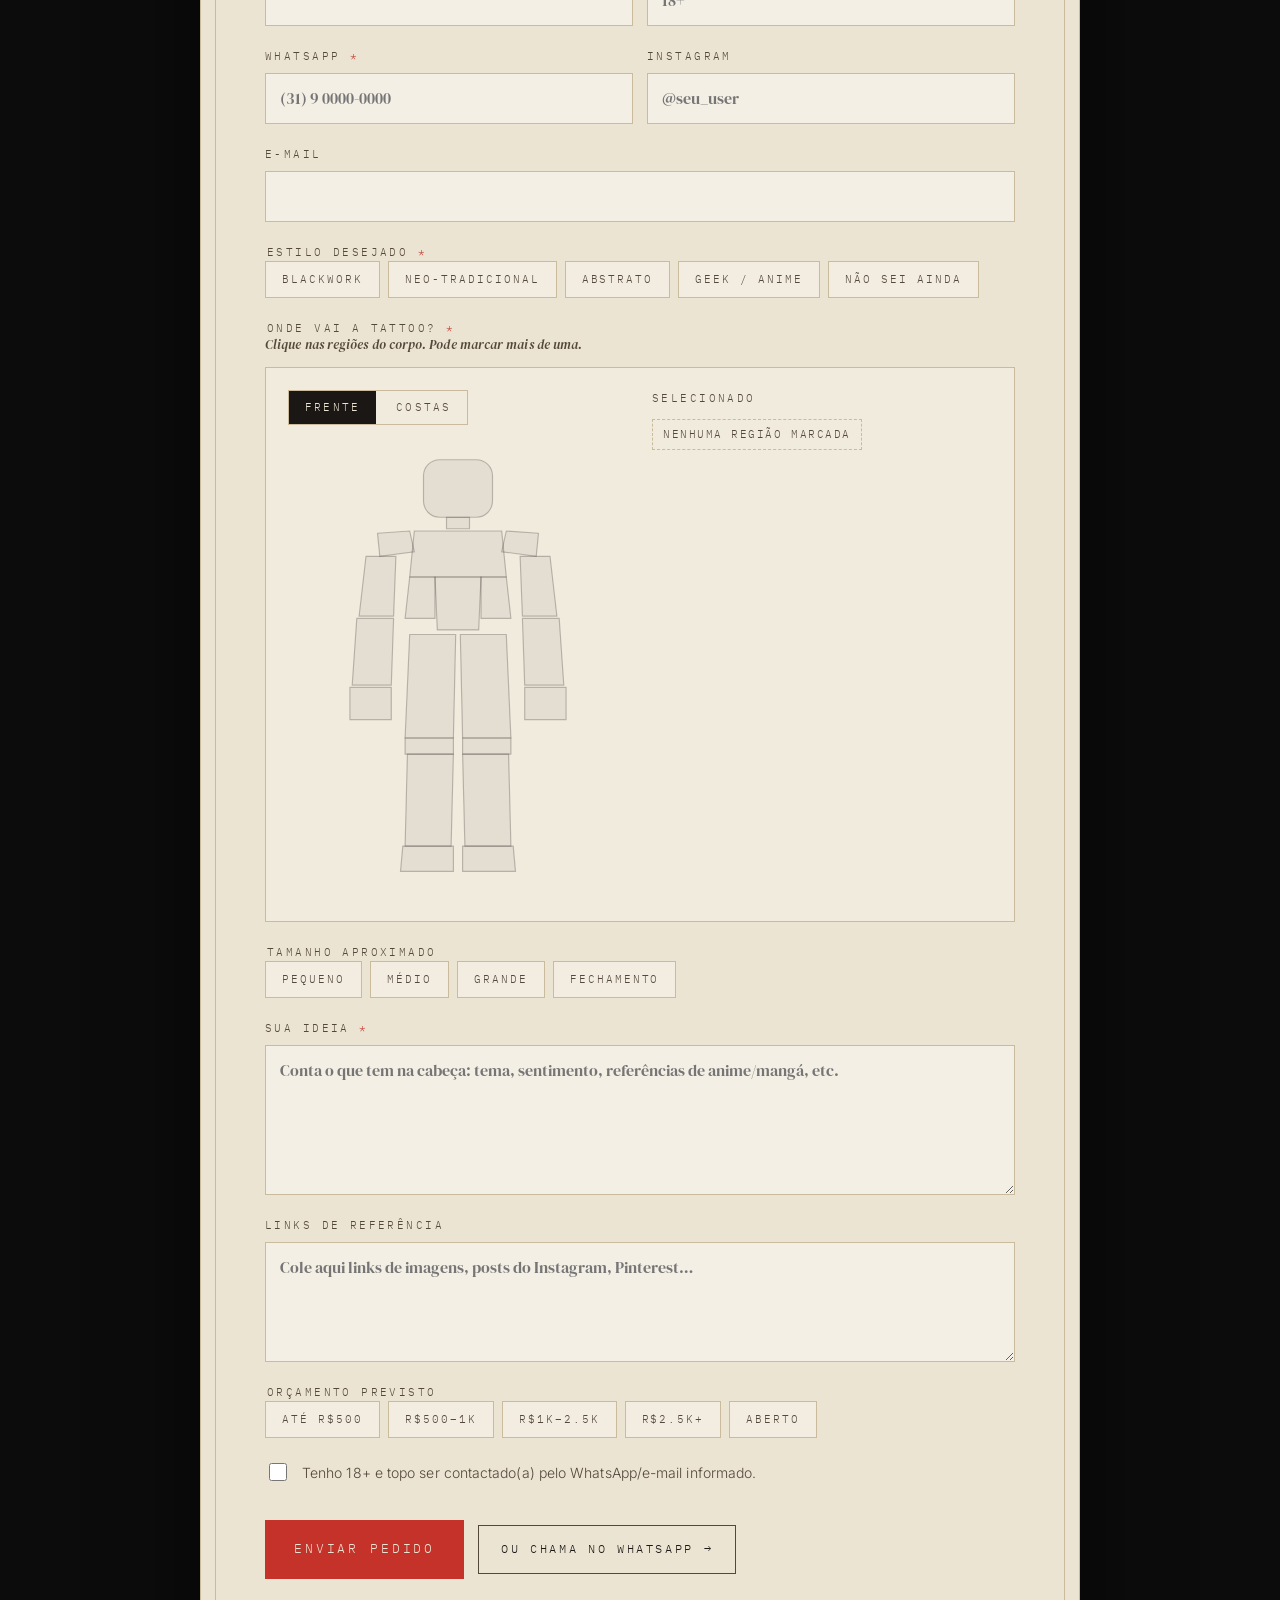
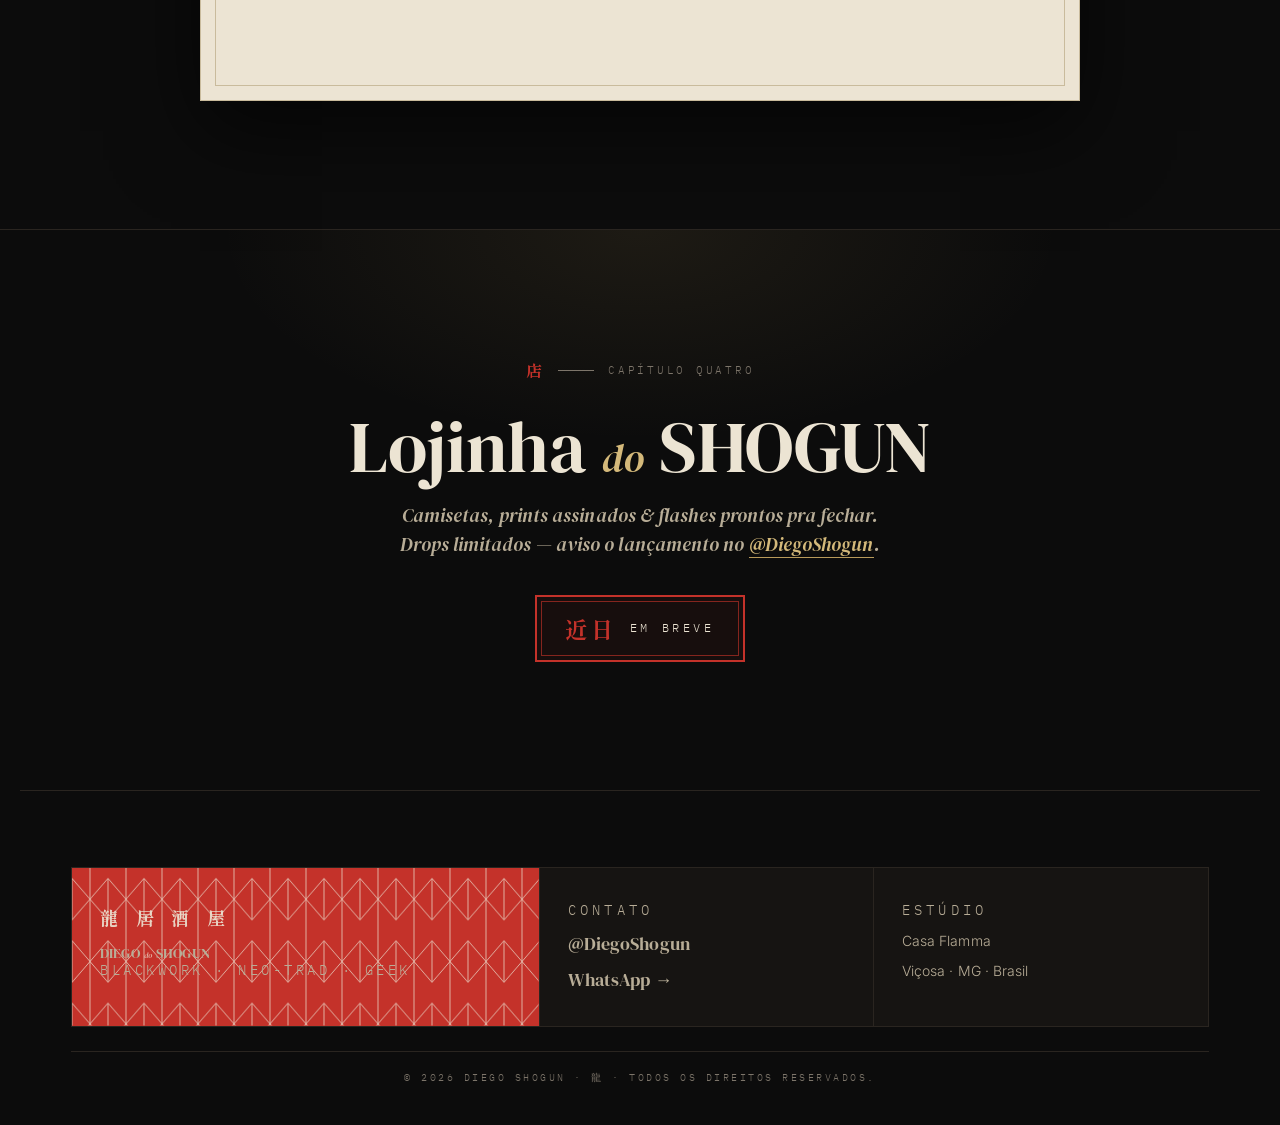
==== commit 6baec5c1: "feat(design): redesign vibe Bar do Dragão (izakaya/boteco/matchbook vintage) - Paleta: preto + papel" ====
--- a/docs/index.html
+++ b/docs/index.html
@@ -3,28 +3,46 @@
 <head>
   <meta charset="utf-8" />
   <meta name="viewport" content="width=device-width,initial-scale=1" />
-  <title>Diego Shogun · Blackwork · Viçosa-MG</title>
+  <title>Diego Shogun · 龍 · Viçosa-MG</title>
   <meta name="description" content="Diego Shogun — tatuagem blackwork, neo-tradicional e geek. Agenda aberta na Casa Flamma, Viçosa-MG." />
-  <meta name="theme-color" content="#0a0a0a" />
-
-  <!-- Open Graph -->
+  <meta name="theme-color" content="#0c0c0c" />
+
   <meta property="og:type" content="website" />
-  <meta property="og:title" content="Diego Shogun · Blackwork · Viçosa-MG" />
+  <meta property="og:title" content="Diego Shogun · 龍 · Viçosa-MG" />
   <meta property="og:description" content="Agenda aberta. Casa Flamma — Viçosa-MG." />
   <meta property="og:image" content="assets/portfolio/og.jpg" />
 
   <link rel="preconnect" href="https://fonts.googleapis.com" />
   <link rel="preconnect" href="https://fonts.gstatic.com" crossorigin />
-  <link href="https://fonts.googleapis.com/css2?family=Cormorant+Garamond:wght@400;500;700&family=Inter:wght@300;400;500;600&family=JetBrains+Mono:wght@400;500&display=swap" rel="stylesheet" />
+  <link href="https://fonts.googleapis.com/css2?family=DM+Serif+Display:ital@0;1&family=Shippori+Mincho:wght@500;700;800&family=Noto+Serif+JP:wght@500;700&family=Inter:wght@300;400;500;600&family=IBM+Plex+Mono:wght@400;500&display=swap" rel="stylesheet" />
   <link rel="stylesheet" href="assets/css/styles.css" />
 </head>
 <body>
 
+<!-- ░░░ patterns reusáveis (asanoha + grain) ░░░ -->
+<svg width="0" height="0" style="position:absolute" aria-hidden="true">
+  <defs>
+    <pattern id="asanoha" x="0" y="0" width="36" height="62.35" patternUnits="userSpaceOnUse">
+      <g fill="none" stroke="currentColor" stroke-width=".7">
+        <path d="M18 0 L18 31.18 M0 10.39 L18 31.18 L36 10.39 M0 51.96 L18 31.18 L36 51.96 M18 31.18 L18 62.35"/>
+        <path d="M0 10.39 L0 51.96 M36 10.39 L36 51.96"/>
+      </g>
+    </pattern>
+    <!-- carimbo (hanko) reusável -->
+    <symbol id="hanko" viewBox="0 0 100 100">
+      <circle cx="50" cy="50" r="46" fill="none" stroke="currentColor" stroke-width="3"/>
+      <text x="50" y="64" text-anchor="middle"
+            font-family="'Shippori Mincho', 'Noto Serif JP', serif"
+            font-weight="800" font-size="56" fill="currentColor">龍</text>
+    </symbol>
+  </defs>
+</svg>
+
 <!-- ░░░  NAV  ░░░ -->
-<header class="nav" data-reveal>
+<header class="nav">
   <a href="#" class="nav__brand">
-    <span class="nav__mark">◤</span>
-    <span class="nav__name">DIEGO&nbsp;SHOGUN</span>
+    <span class="nav__kanji">龍</span>
+    <span class="nav__name">DIEGO <i>do</i> SHOGUN</span>
   </a>
   <nav class="nav__links">
     <a href="#agenda">Agenda</a>
@@ -37,72 +55,121 @@
 
 <!-- ░░░  HERO  ░░░ -->
 <section class="hero">
-  <div class="hero__bg" aria-hidden="true"></div>
+  <div class="hero__pattern" aria-hidden="true">
+    <svg width="100%" height="100%"><rect width="100%" height="100%" fill="url(#asanoha)"/></svg>
+  </div>
+
+  <!-- kanji enorme decorativo no fundo -->
+  <span class="hero__bg-kanji" aria-hidden="true">割</span>
 
   <div class="hero__inner">
-    <p class="hero__eyebrow" data-reveal>Blackwork · Neo-trad · Geek</p>
+    <div class="hero__topline" data-reveal>
+      <span>居 酒 屋</span>
+      <span class="hero__topline-bar"></span>
+      <span>VIÇOSA · MG · BRASIL</span>
+    </div>
+
     <h1 class="hero__title" data-reveal>
-      Agenda aberta<br/>
-      <span class="hero__title--accent">Viçosa&nbsp;—&nbsp;MG</span>
+      <span class="hero__title-line1">DIEGO</span>
+      <span class="hero__title-mid"><i>do</i></span>
+      <span class="hero__title-line2">SHOGUN</span>
     </h1>
+
     <p class="hero__sub" data-reveal>
-      Casa Flamma. Slots limitados.<br/>
-      Tatuagem densa, sólida e autoral — preto sobre pele.
+      Atravesse o portal — blackwork, neo-tradicional<br/>
+      e <em>geek</em>, do Brasil para a sua pele.
     </p>
 
+    <!-- carimbo flutuante -->
+    <div class="hero__stamp" aria-hidden="true">
+      <svg viewBox="0 0 100 100" width="120" height="120">
+        <use href="#hanko"/>
+      </svg>
+    </div>
+
     <div class="hero__meta" data-reveal>
-      <div>
-        <span class="hero__meta-label">Estúdio</span>
-        <span class="hero__meta-val">Casa Flamma</span>
-      </div>
-      <div>
-        <span class="hero__meta-label">Cidade</span>
-        <span class="hero__meta-val">Viçosa · MG</span>
-      </div>
-      <div>
-        <span class="hero__meta-label">Período</span>
-        <!-- TODO: trocar pelas datas reais -->
-        <span class="hero__meta-val" data-todo="datas">Datas em breve</span>
+      <div class="hero__meta-card">
+        <p class="meta__eye">居酒屋 · Estúdio</p>
+        <p class="meta__val">Casa Flamma</p>
+      </div>
+      <div class="hero__meta-card">
+        <p class="meta__eye">所在地 · Onde</p>
+        <p class="meta__val">Viçosa <i>·</i> MG</p>
+      </div>
+      <div class="hero__meta-card">
+        <p class="meta__eye">期間 · Quando</p>
+        <p class="meta__val" data-todo="datas">Datas em breve</p>
       </div>
     </div>
 
     <div class="hero__ctas" data-reveal>
-      <a href="#booking" class="btn btn--primary">Quero meu slot</a>
-      <a href="#portfolio" class="btn btn--ghost">Ver trabalhos</a>
-    </div>
-  </div>
-
-  <a href="#agenda" class="hero__scroll" aria-label="Rolar para baixo">↓</a>
+      <a href="#booking" class="btn btn--red">Quero meu slot</a>
+      <a href="#portfolio" class="btn btn--paper">Ver trabalhos →</a>
+    </div>
+  </div>
 </section>
 
 <!-- ░░░  AGENDA / SOBRE  ░░░ -->
 <section id="agenda" class="band">
   <div class="band__col">
-    <h2 class="section__title" data-reveal>Sobre o trabalho</h2>
+    <div class="band__eyebrow" data-reveal>
+      <span>序章</span>
+      <span class="band__eyebrow-bar"></span>
+      <span>Capítulo um</span>
+    </div>
+    <h2 class="section__title" data-reveal>O que rola<br/>aqui dentro</h2>
     <p class="lede" data-reveal>
-      Linha sólida, preenchimento denso e composição que respira. Trabalho com
-      <em>blackwork</em> de alto contraste, sensibilidade neo-tradicional e referências
-      de anime, mangá e cultura geek — sem perder a peso visual da tatuagem.
+      Linha sólida, preenchimento denso, composição que respira. Trabalho com
+      <em>blackwork</em> de alto contraste, sensibilidade neo-tradicional e
+      referências de anime, mangá e cultura geek — sem perder o peso da tatuagem.
     </p>
     <ul class="bullets" data-reveal>
-      <li><span>01</span> Cada peça é desenhada pra você — não trabalho com flash genérico.</li>
-      <li><span>02</span> Conversa antes do desenho: ideia, referência, parte do corpo.</li>
-      <li><span>03</span> Sinal de 30% reserva o slot. O restante no dia.</li>
+      <li>
+        <span class="bullets__num">壱</span>
+        <div>
+          <p class="bullets__head">Cada peça é desenhada pra você</p>
+          <p class="bullets__txt">Não trabalho com flash genérico — é projeto autoral, baseado na tua ideia.</p>
+        </div>
+      </li>
+      <li>
+        <span class="bullets__num">弐</span>
+        <div>
+          <p class="bullets__head">Conversa antes do desenho</p>
+          <p class="bullets__txt">Bate papo sobre a ideia, referência, parte do corpo e tamanho — sem mistério.</p>
+        </div>
+      </li>
+      <li>
+        <span class="bullets__num">参</span>
+        <div>
+          <p class="bullets__head">Sinal de 30% reserva o slot</p>
+          <p class="bullets__txt">O restante no dia, no estúdio. Sem surpresa de última hora.</p>
+        </div>
+      </li>
     </ul>
   </div>
-  <aside class="band__col band__col--card" data-reveal>
-    <p class="card__eyebrow">Próxima temporada</p>
-    <p class="card__city">Viçosa<span>·</span>MG</p>
-    <p class="card__studio">Casa Flamma</p>
-    <!-- TODO: trocar pelas datas reais -->
-    <p class="card__dates" data-todo="datas">Datas em breve</p>
-    <a href="#booking" class="card__cta">Reservar slot →</a>
+
+  <aside class="band__col band__card" data-reveal>
+    <div class="band__card-stamp" aria-hidden="true">
+      <svg viewBox="0 0 100 100" width="80" height="80"><use href="#hanko"/></svg>
+    </div>
+    <p class="band__card-eye">próxima temporada</p>
+    <p class="band__card-city">VIÇOSA<br/><i>—</i> MG</p>
+    <p class="band__card-studio">Casa Flamma</p>
+    <p class="band__card-dates" data-todo="datas">Datas em breve</p>
+    <div class="band__card-divider"></div>
+    <a href="#booking" class="band__card-cta">Reservar slot →</a>
+    <p class="band__card-foot">居酒屋 · 龍居酒屋</p>
   </aside>
 </section>
 
 <!-- ░░░  PORTFOLIO  ░░░ -->
 <section id="portfolio" class="portfolio">
   <header class="portfolio__head">
+    <div class="band__eyebrow" data-reveal>
+      <span>作品集</span>
+      <span class="band__eyebrow-bar"></span>
+      <span>Capítulo dois</span>
+    </div>
     <h2 class="section__title" data-reveal>Portfólio</h2>
     <p class="section__sub" data-reveal>
       Seleção de trabalhos recentes. Mais em
@@ -110,164 +177,184 @@
     </p>
   </header>
   <div id="gallery" class="gallery" data-reveal>
-    <!-- preenchido por main.js a partir de assets/portfolio/manifest.json -->
     <div class="gallery__loading">carregando…</div>
   </div>
 </section>
 
-<!-- ░░░  BOOKING FORM  ░░░ -->
+<!-- ░░░  BOOKING FORM ░░░ -->
 <section id="booking" class="booking">
-  <header class="booking__head">
-    <h2 class="section__title" data-reveal>Reservar um slot</h2>
-    <p class="section__sub" data-reveal>
-      Preencha com calma — quanto mais detalhe, melhor o desenho.
-      Respondo em até 48h pelo WhatsApp.
-    </p>
-  </header>
-
-  <form id="booking-form" class="form" novalidate>
-    <!-- nome / contato -->
-    <div class="form__row">
+  <div class="booking__paper">
+    <header class="booking__head">
+      <div class="band__eyebrow band__eyebrow--center" data-reveal>
+        <span>予約</span>
+        <span class="band__eyebrow-bar"></span>
+        <span>Capítulo três</span>
+      </div>
+      <h2 class="section__title section__title--center" data-reveal>
+        Reservar um slot
+      </h2>
+      <p class="section__sub section__sub--center" data-reveal>
+        Preencha com calma — quanto mais detalhe, melhor o desenho.<br/>
+        Respondo em até 48h pelo WhatsApp.
+      </p>
+      <div class="booking__divider" aria-hidden="true">
+        <span></span><i>※</i><span></span>
+      </div>
+    </header>
+
+    <form id="booking-form" class="form" novalidate>
+      <div class="form__row">
+        <label class="field">
+          <span class="field__label">Nome <i>*</i></span>
+          <input type="text" name="nome" required autocomplete="name" />
+        </label>
+        <label class="field">
+          <span class="field__label">Idade</span>
+          <input type="number" name="idade" min="18" max="99" placeholder="18+" />
+        </label>
+      </div>
+      <div class="form__row">
+        <label class="field">
+          <span class="field__label">WhatsApp <i>*</i></span>
+          <input type="tel" name="whatsapp" required placeholder="(31) 9 0000-0000" />
+        </label>
+        <label class="field">
+          <span class="field__label">Instagram</span>
+          <input type="text" name="instagram" placeholder="@seu_user" autocomplete="off" />
+        </label>
+      </div>
       <label class="field">
-        <span class="field__label">Nome <i>*</i></span>
-        <input type="text" name="nome" required autocomplete="name" />
+        <span class="field__label">E-mail</span>
+        <input type="email" name="email" autocomplete="email" />
       </label>
+
+      <fieldset class="field field--group">
+        <legend class="field__label">Estilo desejado <i>*</i></legend>
+        <div class="chips" role="radiogroup">
+          <label class="chip"><input type="radio" name="estilo" value="Blackwork" required><span>Blackwork</span></label>
+          <label class="chip"><input type="radio" name="estilo" value="Neo-tradicional"><span>Neo-tradicional</span></label>
+          <label class="chip"><input type="radio" name="estilo" value="Abstrato"><span>Abstrato</span></label>
+          <label class="chip"><input type="radio" name="estilo" value="Geek / Anime"><span>Geek / Anime</span></label>
+          <label class="chip"><input type="radio" name="estilo" value="Sem certeza"><span>Não sei ainda</span></label>
+        </div>
+      </fieldset>
+
+      <fieldset class="field field--group">
+        <legend class="field__label">Onde vai a tattoo? <i>*</i></legend>
+        <p class="field__hint">Clique nas regiões do corpo. Pode marcar mais de uma.</p>
+        <div class="bodypicker">
+          <div class="bodypicker__view">
+            <div class="bodypicker__tabs" role="tablist">
+              <button type="button" class="bp-tab is-active" data-view="front" role="tab">Frente</button>
+              <button type="button" class="bp-tab" data-view="back" role="tab">Costas</button>
+            </div>
+            <div id="bp-front" class="bp-figure is-active" data-view="front"></div>
+            <div id="bp-back"  class="bp-figure"           data-view="back"></div>
+          </div>
+          <div class="bodypicker__list">
+            <p class="bodypicker__list-title">Selecionado</p>
+            <ul id="bp-selected" class="bodypicker__chips"><li class="bodypicker__empty">nenhuma região marcada</li></ul>
+            <input type="hidden" name="parte_do_corpo" id="parte_do_corpo" />
+          </div>
+        </div>
+      </fieldset>
+
+      <fieldset class="field field--group">
+        <legend class="field__label">Tamanho aproximado</legend>
+        <div class="chips">
+          <label class="chip"><input type="radio" name="tamanho" value="Pequeno (até 10cm)"><span>Pequeno</span></label>
+          <label class="chip"><input type="radio" name="tamanho" value="Médio (10–20cm)"><span>Médio</span></label>
+          <label class="chip"><input type="radio" name="tamanho" value="Grande (20–40cm)"><span>Grande</span></label>
+          <label class="chip"><input type="radio" name="tamanho" value="Fechamento / sleeve"><span>Fechamento</span></label>
+        </div>
+      </fieldset>
+
       <label class="field">
-        <span class="field__label">Idade</span>
-        <input type="number" name="idade" min="18" max="99" placeholder="18+" />
+        <span class="field__label">Sua ideia <i>*</i></span>
+        <textarea name="ideia" rows="5" required placeholder="Conta o que tem na cabeça: tema, sentimento, referências de anime/mangá, etc."></textarea>
       </label>
-    </div>
-    <div class="form__row">
+
       <label class="field">
-        <span class="field__label">WhatsApp <i>*</i></span>
-        <input type="tel" name="whatsapp" required placeholder="(31) 9 0000-0000" />
+        <span class="field__label">Links de referência</span>
+        <textarea name="referencias" rows="3" placeholder="Cole aqui links de imagens, posts do Instagram, Pinterest…"></textarea>
       </label>
-      <label class="field">
-        <span class="field__label">Instagram</span>
-        <input type="text" name="instagram" placeholder="@seu_user" autocomplete="off" />
+
+      <fieldset class="field field--group">
+        <legend class="field__label">Orçamento previsto</legend>
+        <div class="chips">
+          <label class="chip"><input type="radio" name="orcamento" value="Até R$ 500"><span>Até R$500</span></label>
+          <label class="chip"><input type="radio" name="orcamento" value="R$ 500 – 1.000"><span>R$500–1k</span></label>
+          <label class="chip"><input type="radio" name="orcamento" value="R$ 1.000 – 2.500"><span>R$1k–2.5k</span></label>
+          <label class="chip"><input type="radio" name="orcamento" value="R$ 2.500+"><span>R$2.5k+</span></label>
+          <label class="chip"><input type="radio" name="orcamento" value="Aberto / converso"><span>Aberto</span></label>
+        </div>
+      </fieldset>
+
+      <label class="field field--check">
+        <input type="checkbox" name="consent" required />
+        <span>Tenho 18+ e topo ser contactado(a) pelo WhatsApp/e-mail informado.</span>
       </label>
-    </div>
-    <label class="field">
-      <span class="field__label">E-mail</span>
-      <input type="email" name="email" autocomplete="email" />
-    </label>
-
-    <!-- estilo -->
-    <fieldset class="field field--group">
-      <legend class="field__label">Estilo desejado <i>*</i></legend>
-      <div class="chips" role="radiogroup">
-        <label class="chip"><input type="radio" name="estilo" value="Blackwork" required><span>Blackwork</span></label>
-        <label class="chip"><input type="radio" name="estilo" value="Neo-tradicional"><span>Neo-tradicional</span></label>
-        <label class="chip"><input type="radio" name="estilo" value="Abstrato"><span>Abstrato</span></label>
-        <label class="chip"><input type="radio" name="estilo" value="Geek / Anime"><span>Geek / Anime</span></label>
-        <label class="chip"><input type="radio" name="estilo" value="Sem certeza"><span>Não sei ainda</span></label>
-      </div>
-    </fieldset>
-
-    <!-- BODY PICKER -->
-    <fieldset class="field field--group">
-      <legend class="field__label">Onde vai a tattoo? <i>*</i></legend>
-      <p class="field__hint">Clique nas regiões do corpo. Pode marcar mais de uma.</p>
-      <div class="bodypicker">
-        <div class="bodypicker__view">
-          <div class="bodypicker__tabs" role="tablist">
-            <button type="button" class="bp-tab is-active" data-view="front" role="tab">Frente</button>
-            <button type="button" class="bp-tab" data-view="back" role="tab">Costas</button>
-          </div>
-          <div id="bp-front" class="bp-figure is-active" data-view="front"></div>
-          <div id="bp-back"  class="bp-figure"           data-view="back"></div>
-        </div>
-        <div class="bodypicker__list">
-          <p class="bodypicker__list-title">Selecionado</p>
-          <ul id="bp-selected" class="bodypicker__chips"><li class="bodypicker__empty">nenhuma região marcada</li></ul>
-          <input type="hidden" name="parte_do_corpo" id="parte_do_corpo" />
-        </div>
-      </div>
-    </fieldset>
-
-    <!-- tamanho -->
-    <fieldset class="field field--group">
-      <legend class="field__label">Tamanho aproximado</legend>
-      <div class="chips">
-        <label class="chip"><input type="radio" name="tamanho" value="Pequeno (até 10cm)"><span>Pequeno</span></label>
-        <label class="chip"><input type="radio" name="tamanho" value="Médio (10–20cm)"><span>Médio</span></label>
-        <label class="chip"><input type="radio" name="tamanho" value="Grande (20–40cm)"><span>Grande</span></label>
-        <label class="chip"><input type="radio" name="tamanho" value="Fechamento / sleeve"><span>Fechamento</span></label>
-      </div>
-    </fieldset>
-
-    <!-- ideia -->
-    <label class="field">
-      <span class="field__label">Sua ideia <i>*</i></span>
-      <textarea name="ideia" rows="5" required placeholder="Conta o que tem na cabeça: tema, sentimento, referências de anime/mangá, etc."></textarea>
-    </label>
-
-    <!-- referencias -->
-    <label class="field">
-      <span class="field__label">Links de referência</span>
-      <textarea name="referencias" rows="3" placeholder="Cole aqui links de imagens, posts do Instagram, Pinterest…"></textarea>
-    </label>
-
-    <!-- orçamento -->
-    <fieldset class="field field--group">
-      <legend class="field__label">Orçamento previsto</legend>
-      <div class="chips">
-        <label class="chip"><input type="radio" name="orcamento" value="Até R$ 500"><span>Até R$500</span></label>
-        <label class="chip"><input type="radio" name="orcamento" value="R$ 500 – 1.000"><span>R$500–1k</span></label>
-        <label class="chip"><input type="radio" name="orcamento" value="R$ 1.000 – 2.500"><span>R$1k–2.5k</span></label>
-        <label class="chip"><input type="radio" name="orcamento" value="R$ 2.500+"><span>R$2.5k+</span></label>
-        <label class="chip"><input type="radio" name="orcamento" value="Aberto / converso"><span>Aberto</span></label>
-      </div>
-    </fieldset>
-
-    <!-- consent -->
-    <label class="field field--check">
-      <input type="checkbox" name="consent" required />
-      <span>Tenho 18+ e topo ser contactado(a) pelo WhatsApp/e-mail informado.</span>
-    </label>
-
-    <!-- honeypot anti-spam -->
-    <input type="text" name="website" class="hp" tabindex="-1" autocomplete="off" />
-
-    <div class="form__actions">
-      <button type="submit" class="btn btn--primary btn--lg" id="form-submit">Enviar pedido</button>
-      <a class="btn btn--ghost" id="form-wa" href="#" target="_blank" rel="noopener">ou chamar no WhatsApp →</a>
-    </div>
-
-    <p class="form__status" id="form-status" role="status" aria-live="polite"></p>
-  </form>
+
+      <input type="text" name="website" class="hp" tabindex="-1" autocomplete="off" />
+
+      <div class="form__actions">
+        <button type="submit" class="btn btn--red btn--lg" id="form-submit">Enviar pedido</button>
+        <a class="btn btn--paper" id="form-wa" href="#" target="_blank" rel="noopener">ou chama no WhatsApp →</a>
+      </div>
+
+      <p class="form__status" id="form-status" role="status" aria-live="polite"></p>
+    </form>
+  </div>
 </section>
 
 <!-- ░░░  LOJINHA  ░░░ -->
 <section id="lojinha" class="lojinha">
   <div class="lojinha__inner">
-    <p class="lojinha__eyebrow" data-reveal>Lojinha Diego Shogun</p>
-    <h2 class="lojinha__title" data-reveal>Camisetas, prints &amp; flash · <span>em breve</span></h2>
+    <div class="band__eyebrow band__eyebrow--center" data-reveal>
+      <span>店</span>
+      <span class="band__eyebrow-bar"></span>
+      <span>Capítulo quatro</span>
+    </div>
+    <h2 class="lojinha__title" data-reveal>
+      Lojinha <i>do</i> SHOGUN
+    </h2>
     <p class="lojinha__sub" data-reveal>
-      Drops limitados de prints assinados, camisetas e flashes prontos pra fechar.
-      Avisa o lançamento no <a href="https://instagram.com/DiegoShogun" target="_blank" rel="noopener">@DiegoShogun</a>.
+      Camisetas, prints assinados &amp; flashes prontos pra fechar.<br/>
+      Drops limitados — aviso o lançamento no
+      <a href="https://instagram.com/DiegoShogun" target="_blank" rel="noopener">@DiegoShogun</a>.
     </p>
-    <button class="btn btn--ghost" disabled>Em breve</button>
-  </div>
-</section>
-
-<!-- ░░░  FOOTER  ░░░ -->
+    <div class="lojinha__badge" data-reveal>
+      <span class="lojinha__badge-kanji">近日</span>
+      <span class="lojinha__badge-txt">EM BREVE</span>
+    </div>
+  </div>
+</section>
+
+<!-- ░░░  FOOTER (matchbook) ░░░ -->
 <footer class="footer">
-  <div class="footer__col">
-    <p class="footer__brand">DIEGO&nbsp;SHOGUN</p>
-    <p class="footer__tag">Blackwork · Neo-trad · Geek</p>
-  </div>
-  <div class="footer__col">
-    <p class="footer__label">Onde me achar</p>
-    <a href="https://instagram.com/DiegoShogun" target="_blank" rel="noopener">Instagram · @DiegoShogun</a>
-    <!-- TODO: trocar 5500000000000 pelo seu número (formato internacional, sem +/espaços) -->
-    <a href="https://wa.me/5500000000000" target="_blank" rel="noopener" data-todo="whatsapp">WhatsApp</a>
-  </div>
-  <div class="footer__col">
-    <p class="footer__label">Estúdio</p>
-    <p>Casa Flamma — Viçosa, MG</p>
-  </div>
-  <p class="footer__copy">© <span id="year"></span> Diego Shogun. Todos os direitos reservados.</p>
+  <div class="footer__matchbook">
+    <div class="footer__col footer__col--brand">
+      <div class="footer__pattern" aria-hidden="true">
+        <svg width="100%" height="100%"><rect width="100%" height="100%" fill="url(#asanoha)"/></svg>
+      </div>
+      <div class="footer__brand-inner">
+        <span class="footer__kanji">龍 居 酒 屋</span>
+        <p class="footer__brand-name">DIEGO <i>do</i> SHOGUN</p>
+        <p class="footer__brand-tag">Blackwork · Neo-trad · Geek</p>
+      </div>
+    </div>
+    <div class="footer__col">
+      <p class="footer__label">Contato</p>
+      <a href="https://instagram.com/DiegoShogun" target="_blank" rel="noopener">@DiegoShogun</a>
+      <a href="https://wa.me/5500000000000" target="_blank" rel="noopener" data-todo="whatsapp">WhatsApp →</a>
+    </div>
+    <div class="footer__col">
+      <p class="footer__label">Estúdio</p>
+      <p>Casa Flamma</p>
+      <p>Viçosa · MG · Brasil</p>
+    </div>
+  </div>
+  <p class="footer__copy">© <span id="year"></span> Diego Shogun · 龍 · todos os direitos reservados.</p>
 </footer>
 
 <script src="assets/js/main.js" defer></script>
--- a/docs/assets/css/styles.css
+++ b/docs/assets/css/styles.css
@@ -1,20 +1,33 @@
-/* ─── Diego Shogun · landing ─────────────────────────────────────────────── */
+/* ─── Diego Shogun · landing ─────────────────────────────────────────────
+ * vibe: izakaya / boteco oriental / matchbook vintage
+ * ──────────────────────────────────────────────────────────────────────── */
 
 :root{
-  --bg:        #0a0a0a;
-  --bg-2:      #111111;
-  --ink:       #f3efe7;
-  --ink-dim:   #b9b3a6;
-  --ink-mute:  #6e6a62;
-  --line:      #2a2723;
-  --accent:    #c8462b;   /* terracotta / carmine */
-  --accent-2:  #c19a4a;   /* gold */
-  --max:       1200px;
+  --bg:        #0c0c0c;
+  --bg-2:      #161412;
+  --paper:     #ece4d3;
+  --paper-2:   #ddd0b4;
+  --paper-edge:#c9bb9c;
+  --ink:       #1a1714;
+  --ink-soft:  #54483b;
+  --cream:     #ece4d3;
+  --cream-dim: #b8ad97;
+  --cream-mute:#7d756a;
+  --line:      #2a2520;
+  --red:       #c4322a;
+  --red-deep:  #9c2820;
+  --moss:      #3e4d3a;
+  --moss-2:    #2c3829;
+  --gold:      #b89a5a;
+  --gold-soft: #d4b97a;
+
+  --max:       1240px;
   --pad:       clamp(20px, 4vw, 56px);
-  --radius:    2px;
-  --serif:     "Cormorant Garamond", "Times New Roman", serif;
-  --sans:      "Inter", system-ui, -apple-system, "Segoe UI", sans-serif;
-  --mono:      "JetBrains Mono", ui-monospace, "Menlo", monospace;
+
+  --serif-display: "DM Serif Display", "Cormorant Garamond", "Times New Roman", serif;
+  --serif-jp:      "Shippori Mincho", "Noto Serif JP", serif;
+  --sans:          "Inter", system-ui, -apple-system, "Segoe UI", sans-serif;
+  --mono:          "IBM Plex Mono", ui-monospace, "Menlo", monospace;
 }
 
 *,*::before,*::after{ box-sizing:border-box; }
@@ -23,7 +36,7 @@
 body{
   font-family: var(--sans);
   background: var(--bg);
-  color: var(--ink);
+  color: var(--cream);
   font-weight: 300;
   line-height: 1.55;
   letter-spacing: .005em;
@@ -34,24 +47,9 @@
 img{ max-width:100%; display:block; }
 a{ color:inherit; text-decoration:none; }
 button{ font:inherit; cursor:pointer; }
-::selection{ background: var(--accent); color: #fff; }
-
-.section__title{
-  font-family: var(--serif);
-  font-weight: 500;
-  font-size: clamp(34px, 5vw, 56px);
-  letter-spacing: -.01em;
-  line-height: 1.05;
-  margin: 0 0 .4em;
-}
-.section__sub{
-  color: var(--ink-dim);
-  max-width: 60ch;
-  font-size: 15px;
-}
-.section__sub a{ border-bottom:1px solid var(--accent); }
-
-/* ─── reveal on scroll ───────────────────────────────────────────────────── */
+::selection{ background: var(--red); color: var(--cream); }
+
+/* ─── reveal on scroll ───────────────────────────────────────────────── */
 [data-reveal]{
   opacity:0;
   transform: translateY(14px);
@@ -59,186 +57,369 @@
 }
 [data-reveal].is-visible{ opacity:1; transform:none; }
 
-/* ─── NAV ────────────────────────────────────────────────────────────────── */
+/* ─── eyebrow oriental (kanji · barra · romaji) ──────────────────────── */
+.band__eyebrow{
+  display:inline-flex; align-items:center; gap: 14px;
+  margin: 0 0 28px;
+}
+.band__eyebrow > span:first-child{
+  font-family: var(--serif-jp);
+  font-weight: 700; font-size: 16px;
+  color: var(--red);
+  letter-spacing: .15em;
+}
+.band__eyebrow-bar{
+  display:inline-block;
+  width: 36px; height: 1px;
+  background: var(--cream-mute);
+}
+.band__eyebrow > span:last-child{
+  font-family: var(--mono);
+  font-size: 11px; letter-spacing: .25em; text-transform: uppercase;
+  color: var(--cream-mute);
+}
+.band__eyebrow--center{ display:flex; justify-content:center; }
+
+/* ─── titulos ────────────────────────────────────────────────────────── */
+.section__title{
+  font-family: var(--serif-display);
+  font-weight: 400;
+  font-size: clamp(40px, 6vw, 76px);
+  line-height: .95;
+  letter-spacing: -.005em;
+  color: var(--cream);
+  margin: 0 0 .35em;
+}
+.section__title--center{ text-align: center; }
+.section__sub{
+  color: var(--cream-dim);
+  max-width: 60ch;
+  font-size: 15.5px;
+}
+.section__sub--center{ text-align:center; margin: 0 auto; }
+.section__sub a{ color: var(--gold-soft); border-bottom:1px solid var(--gold); }
+
+/* ─── NAV ────────────────────────────────────────────────────────────── */
 .nav{
   position: fixed; top:0; left:0; right:0; z-index:30;
   display:flex; align-items:center; justify-content:space-between;
-  padding: 18px var(--pad);
-  background: linear-gradient(180deg, rgba(10,10,10,.92), rgba(10,10,10,.6) 70%, transparent);
-  backdrop-filter: blur(8px);
-}
-.nav__brand{ display:flex; align-items:center; gap:10px; }
-.nav__mark{ color: var(--accent); font-size: 18px; }
-.nav__name{ font-family: var(--mono); font-size: 12px; letter-spacing:.22em; }
+  padding: 14px var(--pad);
+  background: linear-gradient(180deg, rgba(12,12,12,.95), rgba(12,12,12,.65) 70%, transparent);
+  backdrop-filter: blur(10px);
+}
+.nav__brand{ display:flex; align-items:center; gap: 12px; }
+.nav__kanji{
+  font-family: var(--serif-jp);
+  font-weight: 800;
+  color: var(--red);
+  font-size: 24px;
+  line-height: 1;
+}
+.nav__name{
+  font-family: var(--serif-display);
+  font-size: 16px; letter-spacing:.04em; color: var(--cream);
+}
+.nav__name i{
+  font-style: italic; font-weight: 400; font-size: 12px;
+  color: var(--cream-dim); margin: 0 .15em;
+}
 .nav__links{ display:flex; gap: 28px; }
 .nav__links a{
-  font-family: var(--mono); font-size: 11px; letter-spacing:.18em;
-  color: var(--ink-dim); text-transform: uppercase;
+  font-family: var(--mono); font-size: 11px; letter-spacing:.22em;
+  color: var(--cream-dim); text-transform: uppercase;
   transition: color .2s;
 }
-.nav__links a:hover{ color: var(--ink); }
+.nav__links a:hover{ color: var(--cream); }
 .nav__cta{
-  font-family: var(--mono); font-size: 11px; letter-spacing:.18em; text-transform:uppercase;
-  border:1px solid var(--ink); padding: 10px 16px; border-radius: var(--radius);
-  transition: background .25s, color .25s;
-}
-.nav__cta:hover{ background: var(--ink); color: var(--bg); }
-
-@media (max-width: 720px){
+  font-family: var(--mono); font-size: 11px; letter-spacing:.2em; text-transform:uppercase;
+  border:1px solid var(--red); color: var(--cream); padding: 10px 16px;
+  background: var(--red);
+  transition: background .2s, transform .15s;
+}
+.nav__cta:hover{ background: var(--red-deep); transform: translateY(-1px); }
+
+@media (max-width: 820px){
   .nav__links{ display:none; }
 }
 
-/* ─── HERO ───────────────────────────────────────────────────────────────── */
+/* ─── HERO ───────────────────────────────────────────────────────────── */
 .hero{
   position: relative;
   min-height: 100vh;
-  padding: 140px var(--pad) 80px;
-  display:flex; align-items:center;
+  padding: clamp(120px, 16vw, 180px) var(--pad) clamp(60px, 8vw, 100px);
   overflow:hidden;
-}
-.hero__bg{
-  position:absolute; inset:0;
   background:
-    radial-gradient(800px 400px at 80% 20%, rgba(200,70,43,.18), transparent 60%),
-    radial-gradient(600px 300px at 10% 90%, rgba(193,154,74,.12), transparent 60%),
-    repeating-linear-gradient(0deg, rgba(255,255,255,.018) 0 1px, transparent 1px 4px);
+    radial-gradient(1000px 500px at 80% 10%, rgba(196,50,42,.10), transparent 60%),
+    radial-gradient(700px 350px at 5% 90%, rgba(62,77,58,.18), transparent 60%);
+}
+.hero__pattern{
+  position:absolute; inset: 0;
+  color: rgba(236,228,211,.06);
   pointer-events:none;
-}
-.hero::before{
-  content:"";
-  position:absolute; right: var(--pad); top: 50%;
-  transform: translateY(-50%) rotate(90deg);
-  font-family: var(--mono); font-size: 10px; letter-spacing:.4em; color: var(--ink-mute);
-  content: "BLACKWORK · BRASIL · 2025";
-  white-space: nowrap;
-}
-.hero__inner{ position:relative; max-width: var(--max); margin:0 auto; width:100%; }
-
-.hero__eyebrow{
-  font-family: var(--mono); font-size: 11px; letter-spacing:.3em;
-  color: var(--accent-2); text-transform:uppercase;
-  margin: 0 0 24px;
-}
+  opacity: .9;
+}
+.hero__bg-kanji{
+  position: absolute;
+  right: -4vw; bottom: -4vw;
+  font-family: var(--serif-jp);
+  font-weight: 800;
+  font-size: clamp(360px, 50vw, 720px);
+  line-height: 1;
+  color: var(--cream);
+  opacity: .025;
+  pointer-events:none;
+  user-select:none;
+}
+.hero__inner{
+  position: relative; z-index: 2;
+  max-width: var(--max); margin: 0 auto;
+}
+.hero__topline{
+  display:inline-flex; align-items:center; gap: 14px;
+  padding: 8px 14px;
+  border:1px solid var(--line);
+  background: rgba(0,0,0,.4);
+  margin: 0 0 36px;
+}
+.hero__topline > span:first-child{
+  font-family: var(--serif-jp); font-weight: 700;
+  color: var(--red); font-size: 14px; letter-spacing: .25em;
+}
+.hero__topline-bar{ width: 24px; height:1px; background: var(--cream-mute); }
+.hero__topline > span:last-child{
+  font-family: var(--mono); font-size: 10px; letter-spacing: .3em;
+  color: var(--cream-dim);
+}
+
 .hero__title{
-  font-family: var(--serif); font-weight:500;
-  font-size: clamp(56px, 11vw, 156px);
-  line-height: .92; letter-spacing: -.02em;
+  font-family: var(--serif-display);
+  font-weight: 400;
+  font-size: clamp(80px, 14vw, 220px);
+  line-height: .82;
+  letter-spacing: -.015em;
+  color: var(--cream);
   margin: 0 0 28px;
-}
-.hero__title--accent{
-  font-style: italic; color: var(--accent);
+  display: flex; flex-wrap: wrap; align-items: baseline;
+  gap: 0 .25em;
+  position: relative;
+}
+.hero__title-mid{
+  font-family: var(--serif-display);
+  font-style: italic;
+  font-size: clamp(28px, 4vw, 56px);
+  color: var(--gold-soft);
   font-weight: 400;
-}
+  align-self: end;
+  padding-bottom: .35em;
+}
+.hero__title-mid i{ font-style: italic; }
+.hero__title-line2{
+  color: var(--red);
+  font-style: italic;
+}
+
 .hero__sub{
-  font-size: clamp(16px, 1.5vw, 19px);
-  color: var(--ink-dim); max-width: 46ch;
-  margin: 0 0 48px;
-}
+  font-family: var(--serif-display);
+  font-style: italic;
+  font-size: clamp(18px, 1.8vw, 24px);
+  line-height: 1.45;
+  color: var(--cream-dim);
+  max-width: 50ch;
+  margin: 0 0 56px;
+}
+.hero__sub em{ color: var(--gold-soft); font-style: italic; }
+
+.hero__stamp{
+  position: absolute;
+  right: clamp(-10px, 2vw, 60px);
+  top: clamp(60px, 12vw, 180px);
+  color: var(--red);
+  opacity: .85;
+  transform: rotate(-12deg);
+  pointer-events:none;
+}
+@media (max-width: 720px){ .hero__stamp{ display:none; } }
 
 .hero__meta{
-  display:flex; flex-wrap:wrap; gap: 36px;
-  border-top:1px solid var(--line); border-bottom:1px solid var(--line);
-  padding: 22px 0; margin: 0 0 36px;
-}
-.hero__meta > div{ display:flex; flex-direction:column; gap:6px; min-width: 120px; }
-.hero__meta-label{ font-family: var(--mono); font-size: 10px; letter-spacing:.25em; color: var(--ink-mute); text-transform:uppercase; }
-.hero__meta-val{ font-family: var(--serif); font-size: 22px; }
-
-.hero__ctas{ display:flex; gap:16px; flex-wrap:wrap; }
-.hero__scroll{
-  position:absolute; bottom: 28px; left: 50%; transform: translateX(-50%);
-  font-size: 18px; color: var(--ink-mute);
-  animation: bob 2.4s ease-in-out infinite;
-}
-@keyframes bob{ 0%,100%{ transform: translate(-50%, 0); } 50%{ transform: translate(-50%, 6px); } }
-
-/* ─── BUTTONS ────────────────────────────────────────────────────────────── */
+  display:grid; grid-template-columns: repeat(3, 1fr);
+  gap: 14px;
+  margin: 0 0 40px;
+}
+@media (max-width: 720px){ .hero__meta{ grid-template-columns: 1fr; } }
+.hero__meta-card{
+  border: 1px solid var(--line);
+  background: rgba(255,255,255,.02);
+  padding: 18px 20px;
+  position: relative;
+}
+.hero__meta-card::before{
+  content:""; position:absolute; left: 12px; top: 0;
+  width: 60px; height: 1px; background: var(--red);
+  transform: translateY(-.5px);
+}
+.meta__eye{
+  font-family: var(--mono); font-size: 10px; letter-spacing: .3em;
+  text-transform: uppercase; color: var(--cream-mute);
+  margin: 0 0 8px;
+}
+.meta__val{
+  font-family: var(--serif-display);
+  font-size: clamp(20px, 2vw, 26px);
+  margin: 0; color: var(--cream);
+}
+.meta__val i{ color: var(--red); font-style: normal; margin: 0 .25em; }
+
+.hero__ctas{ display:flex; gap: 14px; flex-wrap:wrap; }
+
+/* ─── BUTTONS ────────────────────────────────────────────────────────── */
 .btn{
-  display: inline-flex; align-items:center; justify-content:center; gap:10px;
+  display: inline-flex; align-items:center; justify-content:center; gap: 10px;
   padding: 14px 22px;
-  font-family: var(--mono); font-size: 12px; letter-spacing:.22em; text-transform:uppercase;
-  border-radius: var(--radius);
-  border:1px solid transparent;
+  font-family: var(--mono); font-size: 12px; letter-spacing: .22em;
+  text-transform: uppercase;
+  border: 1px solid transparent;
   transition: transform .15s ease, background .2s, color .2s, border-color .2s;
   user-select:none;
 }
 .btn--lg{ padding: 18px 28px; font-size: 13px; }
-.btn--primary{
-  background: var(--accent); color:#fff; border-color: var(--accent);
-}
-.btn--primary:hover{ background:#a8381e; border-color:#a8381e; transform: translateY(-1px); }
-.btn--ghost{ background:transparent; color: var(--ink); border-color: var(--line); }
-.btn--ghost:hover{ border-color: var(--ink); }
-.btn[disabled]{ opacity:.45; cursor:not-allowed; }
-
-/* ─── BAND (sobre / agenda) ──────────────────────────────────────────────── */
+.btn--red{
+  background: var(--red); color: var(--cream); border-color: var(--red);
+}
+.btn--red:hover{ background: var(--red-deep); border-color: var(--red-deep); transform: translateY(-1px); }
+.btn--paper{
+  background: transparent; color: var(--cream);
+  border-color: var(--cream-dim);
+}
+.btn--paper:hover{ border-color: var(--cream); background: rgba(236,228,211,.06); }
+.btn[disabled]{ opacity:.45; cursor: not-allowed; }
+
+/* ─── BAND (sobre) ────────────────────────────────────────────────────── */
 .band{
-  display:grid; grid-template-columns: 1.4fr 1fr;
+  position: relative;
+  display: grid; grid-template-columns: 1.5fr 1fr;
   gap: clamp(40px, 6vw, 96px);
   max-width: var(--max); margin: 0 auto;
-  padding: clamp(60px, 10vw, 140px) var(--pad);
-  border-top:1px solid var(--line);
-}
-@media (max-width: 880px){ .band{ grid-template-columns:1fr; } }
+  padding: clamp(80px, 12vw, 160px) var(--pad);
+  border-top: 1px solid var(--line);
+}
+@media (max-width: 920px){ .band{ grid-template-columns:1fr; } }
 
 .lede{
-  font-family: var(--serif); font-size: clamp(20px, 2.4vw, 28px);
-  line-height: 1.4; color: var(--ink); margin: 0 0 36px;
-}
-.lede em{ color: var(--accent-2); font-style:italic; }
-.bullets{ list-style:none; margin:0; padding:0; display:grid; gap: 18px; }
+  font-family: var(--serif-display);
+  font-style: italic;
+  font-size: clamp(22px, 2.4vw, 30px);
+  line-height: 1.42;
+  color: var(--cream);
+  margin: 0 0 44px;
+}
+.lede em{ color: var(--red); font-style: italic; }
+
+.bullets{ list-style:none; margin:0; padding:0; display:grid; gap: 24px; }
 .bullets li{
-  display:grid; grid-template-columns: 56px 1fr; gap: 18px;
-  border-top:1px solid var(--line); padding-top: 18px;
-  color: var(--ink-dim);
-}
-.bullets li span{ font-family: var(--mono); font-size: 11px; letter-spacing:.3em; color: var(--accent-2); }
-
-.band__col--card{
-  border:1px solid var(--line); padding: 36px;
-  display:flex; flex-direction:column; gap: 8px; align-self: start;
-  background: linear-gradient(180deg, rgba(255,255,255,.02), transparent);
-}
-.card__eyebrow{ font-family: var(--mono); font-size:10px; letter-spacing:.3em; text-transform:uppercase; color: var(--accent-2); margin:0; }
-.card__city{ font-family: var(--serif); font-size: clamp(48px,6vw,76px); margin:8px 0 0; line-height:1; letter-spacing:-.02em; }
-.card__city span{ color: var(--accent); margin: 0 .25em; font-style:italic; }
-.card__studio{ margin:6px 0 0; font-size: 18px; }
-.card__dates{ margin: 16px 0; font-family: var(--mono); color: var(--ink-dim); font-size: 13px; }
-.card__cta{
-  margin-top: auto; padding-top: 24px;
-  border-top:1px solid var(--line);
-  font-family: var(--mono); font-size: 12px; letter-spacing:.2em; text-transform:uppercase;
-  color: var(--accent);
-  transition: gap .2s;
-}
-.card__cta:hover{ letter-spacing:.26em; }
-
-/* ─── PORTFOLIO ──────────────────────────────────────────────────────────── */
+  display:grid; grid-template-columns: 64px 1fr; gap: 22px;
+  border-top:1px solid var(--line); padding-top: 24px;
+}
+.bullets__num{
+  font-family: var(--serif-jp);
+  font-weight: 700;
+  font-size: 32px; line-height: 1;
+  color: var(--red);
+}
+.bullets__head{
+  font-family: var(--serif-display);
+  font-size: 21px; line-height: 1.25;
+  margin: 0 0 6px; color: var(--cream);
+}
+.bullets__txt{
+  margin: 0; color: var(--cream-dim); font-size: 15px;
+}
+
+/* card "próxima temporada" — etiqueta de papel */
+.band__card{
+  position: relative; align-self: start;
+  background: var(--paper);
+  color: var(--ink);
+  padding: 44px 36px 32px;
+  border: 1px solid var(--paper-edge);
+  box-shadow: 0 24px 60px rgba(0,0,0,.55);
+}
+.band__card::before{
+  content:""; position: absolute; inset: 12px;
+  border: 1px solid var(--paper-edge);
+  pointer-events:none;
+}
+.band__card-stamp{
+  position: absolute; top: -22px; right: -22px;
+  color: var(--red);
+  transform: rotate(14deg);
+  opacity: .92;
+}
+.band__card-eye{
+  font-family: var(--mono); font-size: 10px; letter-spacing: .3em;
+  text-transform: uppercase; color: var(--ink-soft);
+  margin: 0 0 14px;
+}
+.band__card-city{
+  font-family: var(--serif-display);
+  font-size: clamp(56px, 7vw, 86px);
+  line-height: .9;
+  margin: 0; color: var(--ink); letter-spacing: -.01em;
+}
+.band__card-city i{ color: var(--red); font-style: italic; }
+.band__card-studio{
+  font-family: var(--serif-display);
+  font-style: italic;
+  font-size: 22px;
+  margin: 14px 0 6px; color: var(--ink);
+}
+.band__card-dates{
+  font-family: var(--mono);
+  font-size: 12px; letter-spacing: .2em;
+  color: var(--ink-soft);
+  margin: 0 0 24px;
+}
+.band__card-divider{
+  height: 1px; background: var(--paper-edge); margin: 4px 0 20px;
+}
+.band__card-cta{
+  display: inline-block;
+  font-family: var(--mono); font-size: 12px; letter-spacing: .22em;
+  text-transform: uppercase; color: var(--red);
+  transition: color .2s;
+}
+.band__card-cta:hover{ color: var(--red-deep); }
+.band__card-foot{
+  margin: 22px 0 0;
+  padding-top: 16px; border-top: 1px dashed var(--paper-edge);
+  font-family: var(--serif-jp); font-weight: 700;
+  font-size: 14px; letter-spacing: .25em;
+  color: var(--ink-soft); text-align: center;
+}
+
+/* ─── PORTFOLIO ──────────────────────────────────────────────────────── */
 .portfolio{
   max-width: var(--max); margin:0 auto;
   padding: clamp(60px, 10vw, 140px) var(--pad);
   border-top: 1px solid var(--line);
 }
-.portfolio__head{ margin-bottom: 56px; }
+.portfolio__head{ margin-bottom: 56px; max-width: 60ch; }
+
 .gallery{
   display:grid;
   grid-template-columns: repeat(12, 1fr);
   gap: 14px;
 }
-.gallery__loading{
-  grid-column: 1 / -1;
-  font-family: var(--mono); font-size: 12px; color: var(--ink-mute); text-align:center;
-  padding: 80px 0;
-}
+.gallery__loading,
 .gallery__empty{
   grid-column: 1 / -1;
   border: 1px dashed var(--line);
-  padding: 60px 20px; text-align:center;
-  color: var(--ink-dim); font-size: 14px;
+  padding: 80px 20px; text-align: center;
+  font-family: var(--mono); font-size: 12px; letter-spacing: .12em;
+  color: var(--cream-mute);
 }
 .gallery__empty code{
-  display: inline-block; margin-top:12px;
-  font-family: var(--mono); font-size: 12px; color: var(--accent-2);
+  display:inline-block; margin-top: 12px;
+  font-size: 12px; color: var(--gold-soft);
   border:1px solid var(--line); padding: 4px 10px;
 }
 .tile{
@@ -246,13 +427,12 @@
   background: var(--bg-2);
   aspect-ratio: 4/5;
   cursor: zoom-in;
-}
-.tile.tile--w{ aspect-ratio: 1; }
-.tile.tile--h{ aspect-ratio: 3/4; }
+  border: 1px solid var(--line);
+}
 .tile.size-l{ grid-column: span 6; }
 .tile.size-m{ grid-column: span 4; }
 .tile.size-s{ grid-column: span 3; }
-@media (max-width: 880px){
+@media (max-width: 920px){
   .tile.size-l{ grid-column: span 12; }
   .tile.size-m{ grid-column: span 6; }
   .tile.size-s{ grid-column: span 6; }
@@ -260,87 +440,132 @@
 .tile img{
   width:100%; height:100%; object-fit:cover;
   transition: transform .8s ease, filter .4s ease;
-  filter: contrast(1.05) saturate(.95);
+  filter: contrast(1.05) saturate(.92);
 }
 .tile:hover img{ transform: scale(1.04); filter:none; }
 .tile__caption{
-  position:absolute; left:0; right:0; bottom:0;
-  padding: 16px 18px;
-  background: linear-gradient(0deg, rgba(0,0,0,.85), transparent);
-  font-family: var(--mono); font-size: 11px; letter-spacing:.18em; text-transform:uppercase;
-  color: var(--ink); opacity:0; transform: translateY(8px);
+  position:absolute; left: 0; right: 0; bottom: 0;
+  padding: 14px 16px;
+  background: linear-gradient(0deg, rgba(0,0,0,.86), transparent);
+  font-family: var(--mono); font-size: 11px; letter-spacing: .2em;
+  text-transform: uppercase; color: var(--cream);
+  opacity: 0; transform: translateY(8px);
   transition: opacity .3s, transform .3s;
 }
-.tile:hover .tile__caption{ opacity:1; transform: none; }
+.tile:hover .tile__caption{ opacity: 1; transform: none; }
 
 /* lightbox */
 .lightbox{
-  position:fixed; inset:0; z-index:80;
+  position:fixed; inset:0; z-index: 80;
   background: rgba(0,0,0,.94);
-  display:none; align-items:center; justify-content:center;
+  display:none; align-items: center; justify-content: center;
   padding: 40px;
 }
 .lightbox.is-open{ display:flex; }
-.lightbox img{ max-width: 100%; max-height: 90vh; object-fit:contain; }
+.lightbox img{ max-width: 100%; max-height: 90vh; object-fit: contain; }
 .lightbox__close{
   position:absolute; top: 20px; right: 28px;
-  background:transparent; border:0; color: var(--ink); font-size: 26px;
-}
-
-/* ─── BOOKING FORM ───────────────────────────────────────────────────────── */
+  background: transparent; border: 0; color: var(--cream); font-size: 26px;
+}
+
+/* ─── BOOKING (paper card) ───────────────────────────────────────────── */
 .booking{
-  max-width: 920px; margin: 0 auto;
   padding: clamp(60px, 10vw, 140px) var(--pad);
-  border-top:1px solid var(--line);
-}
-.booking__head{ margin-bottom: 48px; }
-
-.form{ display:grid; gap: 22px; }
+  border-top: 1px solid var(--line);
+  background:
+    radial-gradient(800px 400px at 50% -10%, rgba(196,50,42,.08), transparent 60%);
+}
+.booking__paper{
+  position: relative;
+  max-width: 880px; margin: 0 auto;
+  background: var(--paper);
+  color: var(--ink);
+  padding: clamp(40px, 6vw, 80px) clamp(28px, 5vw, 64px);
+  border: 1px solid var(--paper-edge);
+  box-shadow: 0 30px 80px rgba(0,0,0,.6);
+}
+.booking__paper::before{
+  content:""; position:absolute; inset: 14px;
+  border: 1px solid var(--paper-edge);
+  pointer-events:none;
+}
+.booking__paper .band__eyebrow > span:first-child{ color: var(--red); }
+.booking__paper .band__eyebrow-bar{ background: var(--ink-soft); }
+.booking__paper .band__eyebrow > span:last-child{ color: var(--ink-soft); }
+.booking__paper .section__title{ color: var(--ink); }
+.booking__paper .section__sub{ color: var(--ink-soft); }
+.booking__paper .section__sub a{ color: var(--red); border-bottom-color: var(--red); }
+
+.booking__head{ margin-bottom: 40px; }
+.booking__divider{
+  display:flex; align-items:center; justify-content: center;
+  gap: 14px; margin-top: 28px;
+  color: var(--ink-soft);
+}
+.booking__divider span{
+  flex: 1; max-width: 120px; height: 1px; background: var(--paper-edge);
+}
+.booking__divider i{
+  font-family: var(--serif-jp); font-style: normal;
+  color: var(--red); font-size: 18px;
+}
+
+/* form (em modo "papel") */
+.form{ display: grid; gap: 22px; }
 .form__row{ display:grid; grid-template-columns: 1fr 1fr; gap: 14px; }
-@media (max-width: 640px){ .form__row{ grid-template-columns:1fr; } }
-
-.field{ display:flex; flex-direction:column; gap:8px; }
+@media (max-width: 640px){ .form__row{ grid-template-columns: 1fr; } }
+
+.field{ display: flex; flex-direction: column; gap: 8px; }
 .field__label{
-  font-family: var(--mono); font-size: 11px; letter-spacing:.22em;
-  color: var(--ink-dim); text-transform:uppercase;
-}
-.field__label i{ color: var(--accent); font-style:normal; }
+  font-family: var(--mono); font-size: 11px; letter-spacing: .22em;
+  color: var(--ink-soft); text-transform: uppercase;
+}
+.field__label i{ color: var(--red); font-style: normal; }
 .field__hint{
-  font-size: 13px; color: var(--ink-mute); margin: -2px 0 4px;
+  font-size: 13px; color: var(--ink-soft); margin: -2px 0 4px;
+  font-family: var(--serif-display); font-style: italic;
 }
 .field input,
 .field textarea{
   width:100%;
-  background: transparent; color: var(--ink);
-  border: 1px solid var(--line); border-radius: var(--radius);
-  padding: 14px 16px; font: inherit;
+  background: rgba(255,255,255,.4);
+  color: var(--ink);
+  border: 1px solid var(--paper-edge);
+  padding: 12px 14px;
+  font: inherit;
   transition: border-color .2s, background .2s;
 }
 .field input:focus,
-.field textarea:focus{ outline:none; border-color: var(--accent); background: rgba(200,70,43,.05); }
-.field textarea{ resize: vertical; min-height: 120px; }
-
-.field--group{ border:0; margin:0; padding:0; }
+.field textarea:focus{
+  outline: none;
+  border-color: var(--red);
+  background: rgba(255,255,255,.7);
+}
+.field input{ font-family: var(--serif-display); font-size: 16px; }
+.field textarea{ resize: vertical; min-height: 120px; font-family: var(--serif-display); font-size: 16px; }
+
+.field--group{ border: 0; margin: 0; padding: 0; }
 .field--check{
-  flex-direction:row; align-items:center; gap:12px;
-  font-size: 14px; color: var(--ink-dim);
-}
-.field--check input{ width:18px; height:18px; accent-color: var(--accent); }
+  flex-direction: row; align-items: center; gap: 12px;
+  font-size: 14px; color: var(--ink-soft);
+}
+.field--check input{ width: 18px; height: 18px; accent-color: var(--red); }
 
 .chips{ display:flex; flex-wrap:wrap; gap: 8px; }
-.chip{ position:relative; cursor:pointer; }
-.chip input{ position:absolute; opacity:0; pointer-events:none; }
+.chip{ position:relative; cursor: pointer; }
+.chip input{ position: absolute; opacity: 0; pointer-events: none; }
 .chip span{
   display:inline-block;
-  padding: 10px 16px;
-  border:1px solid var(--line); border-radius: var(--radius);
-  font-family: var(--mono); font-size: 11px; letter-spacing:.18em;
-  color: var(--ink-dim); text-transform:uppercase;
+  padding: 9px 16px;
+  border:1px solid var(--paper-edge);
+  background: rgba(255,255,255,.3);
+  font-family: var(--mono); font-size: 11px; letter-spacing: .18em;
+  color: var(--ink-soft); text-transform: uppercase;
   transition: all .2s;
 }
-.chip:hover span{ color: var(--ink); border-color: var(--ink-dim); }
+.chip:hover span{ color: var(--ink); border-color: var(--ink-soft); }
 .chip input:checked + span{
-  background: var(--accent); border-color: var(--accent); color: #fff;
+  background: var(--red); border-color: var(--red); color: var(--cream);
 }
 
 .hp{ position:absolute; left:-9999px; opacity:0; pointer-events:none; }
@@ -349,127 +574,217 @@
   display:flex; gap: 14px; flex-wrap:wrap; align-items:center;
   margin-top: 14px;
 }
+.form__actions .btn--paper{
+  color: var(--ink); border-color: var(--ink-soft);
+}
+.form__actions .btn--paper:hover{
+  background: rgba(0,0,0,.06); border-color: var(--ink);
+}
 .form__status{
-  margin: 8px 0 0; font-family: var(--mono); font-size: 12px; letter-spacing:.1em;
-  min-height: 1.2em;
-}
-.form__status.is-ok{ color: var(--accent-2); }
-.form__status.is-err{ color: #ff7b6b; }
-
-/* ─── BODY PICKER ────────────────────────────────────────────────────────── */
+  margin: 8px 0 0; font-family: var(--mono); font-size: 12px; letter-spacing: .1em;
+  min-height: 1.2em; color: var(--ink-soft);
+}
+.form__status.is-ok{ color: var(--moss); }
+.form__status.is-err{ color: var(--red); }
+
+/* ─── BODY PICKER ────────────────────────────────────────────────────── */
 .bodypicker{
   display:grid; grid-template-columns: 1fr 1fr; gap: 24px;
-  border:1px solid var(--line); padding: 24px;
+  border: 1px solid var(--paper-edge);
+  background: rgba(255,255,255,.25);
+  padding: 22px;
 }
 @media (max-width: 720px){ .bodypicker{ grid-template-columns: 1fr; } }
-
 .bodypicker__tabs{
-  display:inline-flex; gap:4px;
-  border:1px solid var(--line); border-radius: var(--radius);
-  margin-bottom: 16px;
+  display:inline-flex; gap: 4px;
+  border:1px solid var(--paper-edge);
+  margin-bottom: 14px;
 }
 .bp-tab{
-  background:transparent; border:0; color: var(--ink-dim);
+  background: transparent; border: 0;
+  color: var(--ink-soft);
   padding: 8px 16px;
-  font-family: var(--mono); font-size: 11px; letter-spacing:.2em; text-transform:uppercase;
-}
-.bp-tab.is-active{ background: var(--ink); color: var(--bg); }
+  font-family: var(--mono); font-size: 11px; letter-spacing: .2em; text-transform: uppercase;
+}
+.bp-tab.is-active{ background: var(--ink); color: var(--paper); }
 
 .bp-figure{ display:none; }
 .bp-figure.is-active{ display:block; }
-.bp-figure svg{ width:100%; height:auto; max-height: 460px; display:block; margin:0 auto; }
+.bp-figure svg{ width:100%; height:auto; max-height: 460px; display: block; margin: 0 auto; }
 
 .bp-figure svg .bp-region{
-  fill: rgba(255,255,255,0.05);
-  stroke: rgba(255,255,255,0.18);
+  fill: rgba(26,23,20,0.06);
+  stroke: rgba(26,23,20,0.25);
   stroke-width: 1;
   cursor: pointer;
   transition: fill .18s, stroke .18s;
 }
 .bp-figure svg .bp-region:hover{
-  fill: rgba(200,70,43,.28);
-  stroke: var(--accent);
+  fill: rgba(196,50,42,.28);
+  stroke: var(--red);
 }
 .bp-figure svg .bp-region.is-on{
-  fill: rgba(200,70,43,.55);
-  stroke: var(--accent);
-}
-.bp-figure svg .bp-body{
-  fill: #1a1814;
-  stroke: #2a2723;
-  stroke-width: 1;
+  fill: rgba(196,50,42,.55);
+  stroke: var(--red);
 }
 
 .bodypicker__list-title{
-  font-family: var(--mono); font-size: 11px; letter-spacing:.22em;
-  color: var(--ink-dim); text-transform:uppercase; margin: 0 0 12px;
+  font-family: var(--mono); font-size: 11px; letter-spacing: .22em;
+  color: var(--ink-soft); text-transform: uppercase; margin: 0 0 12px;
 }
 .bodypicker__chips{ list-style:none; padding:0; margin:0; display:flex; flex-wrap:wrap; gap: 6px; }
 .bodypicker__chips li{
-  display:inline-flex; align-items:center; gap:8px;
-  padding: 6px 10px; border:1px solid var(--accent);
-  background: rgba(200,70,43,.08);
-  font-family: var(--mono); font-size: 11px; letter-spacing:.16em; text-transform:uppercase;
+  display:inline-flex; align-items:center; gap: 8px;
+  padding: 6px 10px; border: 1px solid var(--red);
+  background: rgba(196,50,42,.08);
+  font-family: var(--mono); font-size: 11px; letter-spacing: .14em;
+  color: var(--ink); text-transform: uppercase;
 }
 .bodypicker__chips li button{
-  background:transparent; border:0; color: var(--ink-dim);
-  font-size: 14px; line-height:1; padding: 0;
-}
-.bodypicker__chips li button:hover{ color: var(--accent); }
+  background: transparent; border: 0; color: var(--ink-soft);
+  font-size: 14px; line-height: 1; padding: 0;
+}
+.bodypicker__chips li button:hover{ color: var(--red); }
 .bodypicker__empty{
   border-style: dashed !important;
   background: transparent !important;
-  color: var(--ink-mute) !important;
-  border-color: var(--line) !important;
-}
-
-/* ─── LOJINHA ────────────────────────────────────────────────────────────── */
+  color: var(--ink-soft) !important;
+  border-color: var(--paper-edge) !important;
+}
+
+/* ─── LOJINHA ────────────────────────────────────────────────────────── */
 .lojinha{
   border-top: 1px solid var(--line);
   background:
-    radial-gradient(600px 300px at 50% 0%, rgba(193,154,74,.10), transparent 60%);
+    radial-gradient(700px 350px at 50% 0%, rgba(184,154,90,.10), transparent 60%);
 }
 .lojinha__inner{
-  max-width: 800px; margin: 0 auto;
+  max-width: 760px; margin: 0 auto;
   padding: clamp(60px, 10vw, 130px) var(--pad);
-  text-align:center;
-}
-.lojinha__eyebrow{
-  font-family: var(--mono); font-size:11px; letter-spacing:.3em;
-  color: var(--accent-2); text-transform:uppercase; margin:0 0 16px;
+  text-align: center;
 }
 .lojinha__title{
-  font-family: var(--serif); font-weight:500;
-  font-size: clamp(34px, 5vw, 56px); line-height:1.1;
+  font-family: var(--serif-display);
+  font-weight: 400;
+  font-size: clamp(40px, 6vw, 72px);
   margin: 0 0 18px;
-}
-.lojinha__title span{ font-style: italic; color: var(--accent); }
-.lojinha__sub{ color: var(--ink-dim); margin: 0 auto 28px; max-width: 50ch; }
-.lojinha__sub a{ border-bottom:1px solid var(--accent); }
-
-/* ─── FOOTER ─────────────────────────────────────────────────────────────── */
+  color: var(--cream);
+  line-height: 1;
+  letter-spacing: -.005em;
+}
+.lojinha__title i{ font-style: italic; color: var(--gold-soft); font-size: .55em; }
+.lojinha__sub{
+  color: var(--cream-dim);
+  margin: 0 auto 36px;
+  max-width: 50ch;
+  font-family: var(--serif-display); font-style: italic;
+  font-size: 19px;
+}
+.lojinha__sub a{ color: var(--gold-soft); border-bottom: 1px solid var(--gold); }
+
+/* badge "em breve" — selo */
+.lojinha__badge{
+  display:inline-flex; align-items:center; gap: 14px;
+  padding: 14px 28px;
+  border: 2px solid var(--red);
+  background: rgba(196,50,42,.06);
+  position: relative;
+}
+.lojinha__badge::before,
+.lojinha__badge::after{
+  content:""; position:absolute; inset: 4px;
+  border: 1px solid var(--red); opacity: .4;
+  pointer-events:none;
+}
+.lojinha__badge-kanji{
+  font-family: var(--serif-jp); font-weight: 700;
+  color: var(--red); font-size: 22px; letter-spacing: .15em;
+}
+.lojinha__badge-txt{
+  font-family: var(--mono); font-size: 12px; letter-spacing: .3em;
+  color: var(--cream); text-transform: uppercase;
+}
+
+/* ─── FOOTER (matchbook) ─────────────────────────────────────────────── */
 .footer{
-  border-top:1px solid var(--line);
-  padding: 56px var(--pad) 36px;
-  display:grid; grid-template-columns: 1.4fr 1fr 1fr;
-  gap: 36px;
+  border-top: 1px solid var(--line);
+  padding: clamp(40px, 6vw, 80px) var(--pad) 40px;
   max-width: var(--max); margin: 0 auto;
-  font-size: 14px;
-}
-@media (max-width: 720px){ .footer{ grid-template-columns: 1fr; } }
-.footer__col{ display:flex; flex-direction:column; gap: 8px; }
-.footer__brand{ font-family: var(--mono); font-size: 12px; letter-spacing:.22em; margin:0; }
-.footer__tag{ color: var(--ink-mute); margin:0 0 6px; }
+}
+.footer__matchbook{
+  display:grid;
+  grid-template-columns: 1.4fr 1fr 1fr;
+  gap: 0;
+  border: 1px solid var(--line);
+  overflow: hidden;
+  background: var(--bg-2);
+}
+@media (max-width: 820px){ .footer__matchbook{ grid-template-columns: 1fr; } }
+
+.footer__col{
+  padding: 32px 28px;
+  display:flex; flex-direction: column; gap: 8px;
+  border-right: 1px solid var(--line);
+}
+.footer__col:last-child{ border-right: 0; }
+@media (max-width: 820px){
+  .footer__col{ border-right: 0; border-bottom: 1px solid var(--line); }
+  .footer__col:last-child{ border-bottom: 0; }
+}
+
+.footer__col--brand{
+  position: relative;
+  background: var(--red);
+  color: var(--cream);
+  padding: 36px 28px;
+}
+.footer__pattern{
+  position:absolute; inset: 0;
+  color: rgba(236,228,211,.10);
+  pointer-events:none;
+}
+.footer__brand-inner{ position: relative; z-index: 2; }
+.footer__kanji{
+  display:block;
+  font-family: var(--serif-jp); font-weight: 700;
+  font-size: 18px; letter-spacing: .35em;
+  color: var(--cream); margin-bottom: 14px;
+  opacity: .9;
+}
+.footer__brand-name{
+  font-family: var(--serif-display);
+  font-size: 32px; line-height: 1;
+  margin: 0 0 8px;
+}
+.footer__brand-name i{
+  font-style: italic; font-weight: 400; font-size: .55em;
+  color: rgba(236,228,211,.7); margin: 0 .15em;
+}
+.footer__brand-tag{
+  font-family: var(--mono); font-size: 11px; letter-spacing: .25em;
+  text-transform: uppercase; color: rgba(236,228,211,.85);
+  margin: 0;
+}
+
 .footer__label{
-  font-family: var(--mono); font-size: 10px; letter-spacing:.3em;
-  text-transform:uppercase; color: var(--ink-mute); margin:0 0 8px;
-}
-.footer__col a{ color: var(--ink-dim); transition: color .2s; }
-.footer__col a:hover{ color: var(--ink); }
+  font-family: var(--mono); font-size: 10px; letter-spacing: .3em;
+  text-transform: uppercase; color: var(--cream-mute);
+  margin: 0 0 8px;
+}
+.footer__col p{ margin: 0; color: var(--cream-dim); font-size: 14px; }
+.footer__col a{
+  color: var(--cream-dim);
+  font-family: var(--serif-display);
+  font-size: 18px;
+  transition: color .2s;
+}
+.footer__col a:hover{ color: var(--cream); }
+
 .footer__copy{
-  grid-column: 1 / -1;
-  border-top:1px solid var(--line);
-  padding-top: 24px; margin: 24px 0 0;
-  font-family: var(--mono); font-size: 11px; letter-spacing:.2em;
-  color: var(--ink-mute); text-align:center;
-}
+  margin: 24px 0 0;
+  padding-top: 18px;
+  border-top: 1px solid var(--line);
+  font-family: var(--mono); font-size: 10px; letter-spacing: .25em;
+  color: var(--cream-mute); text-align: center;
+  text-transform: uppercase;
+}
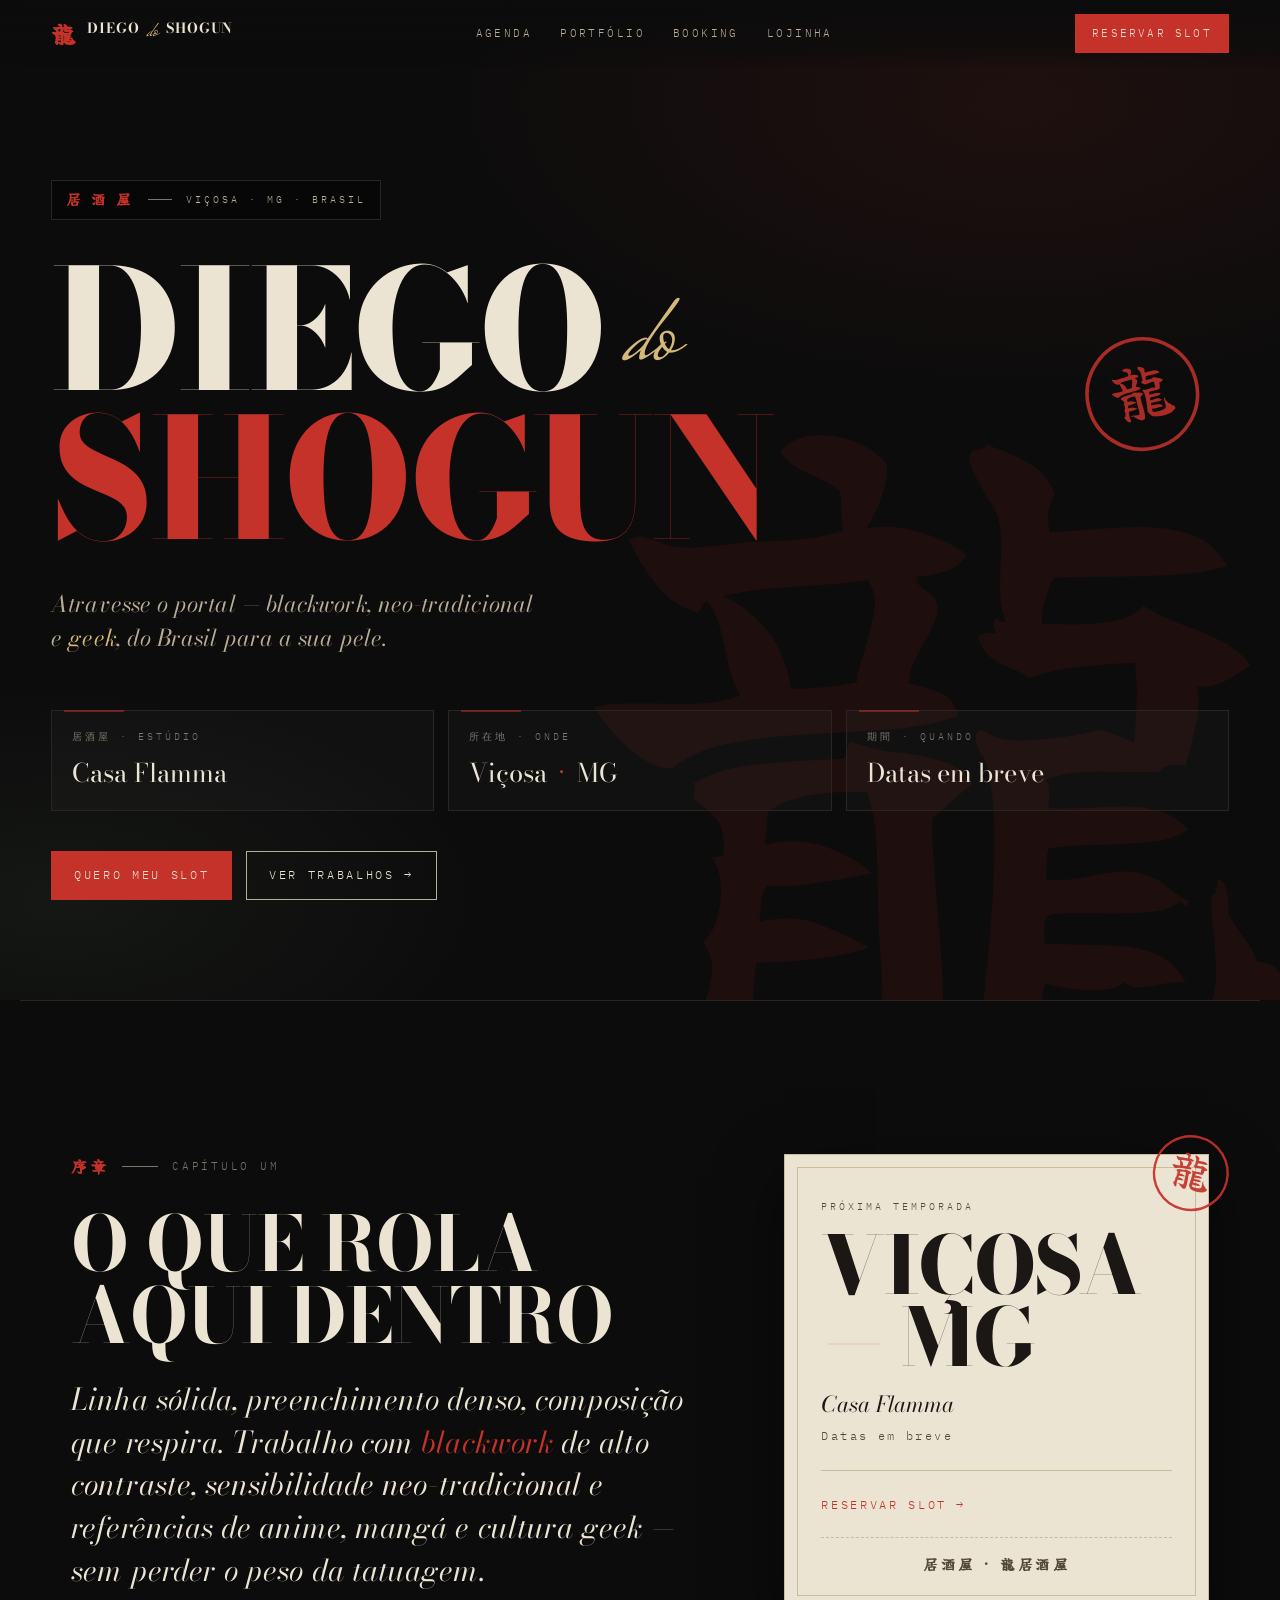
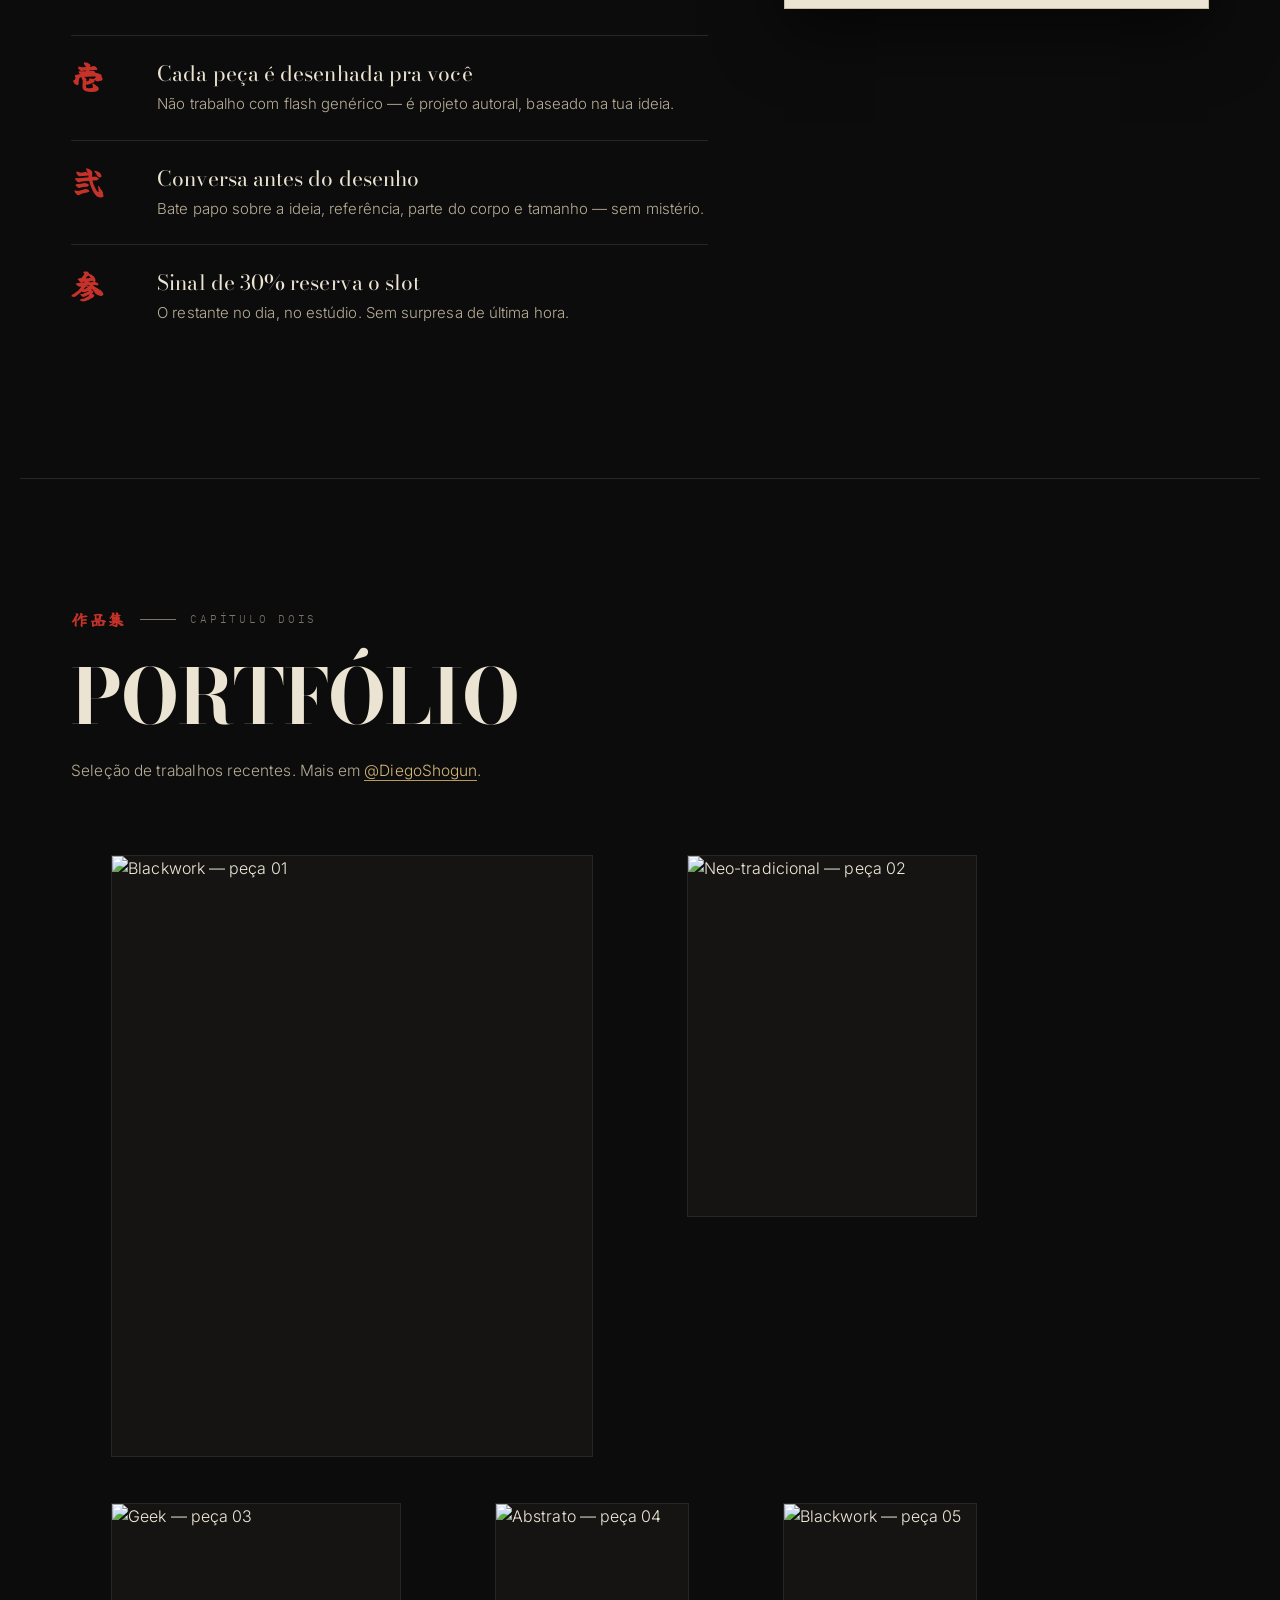
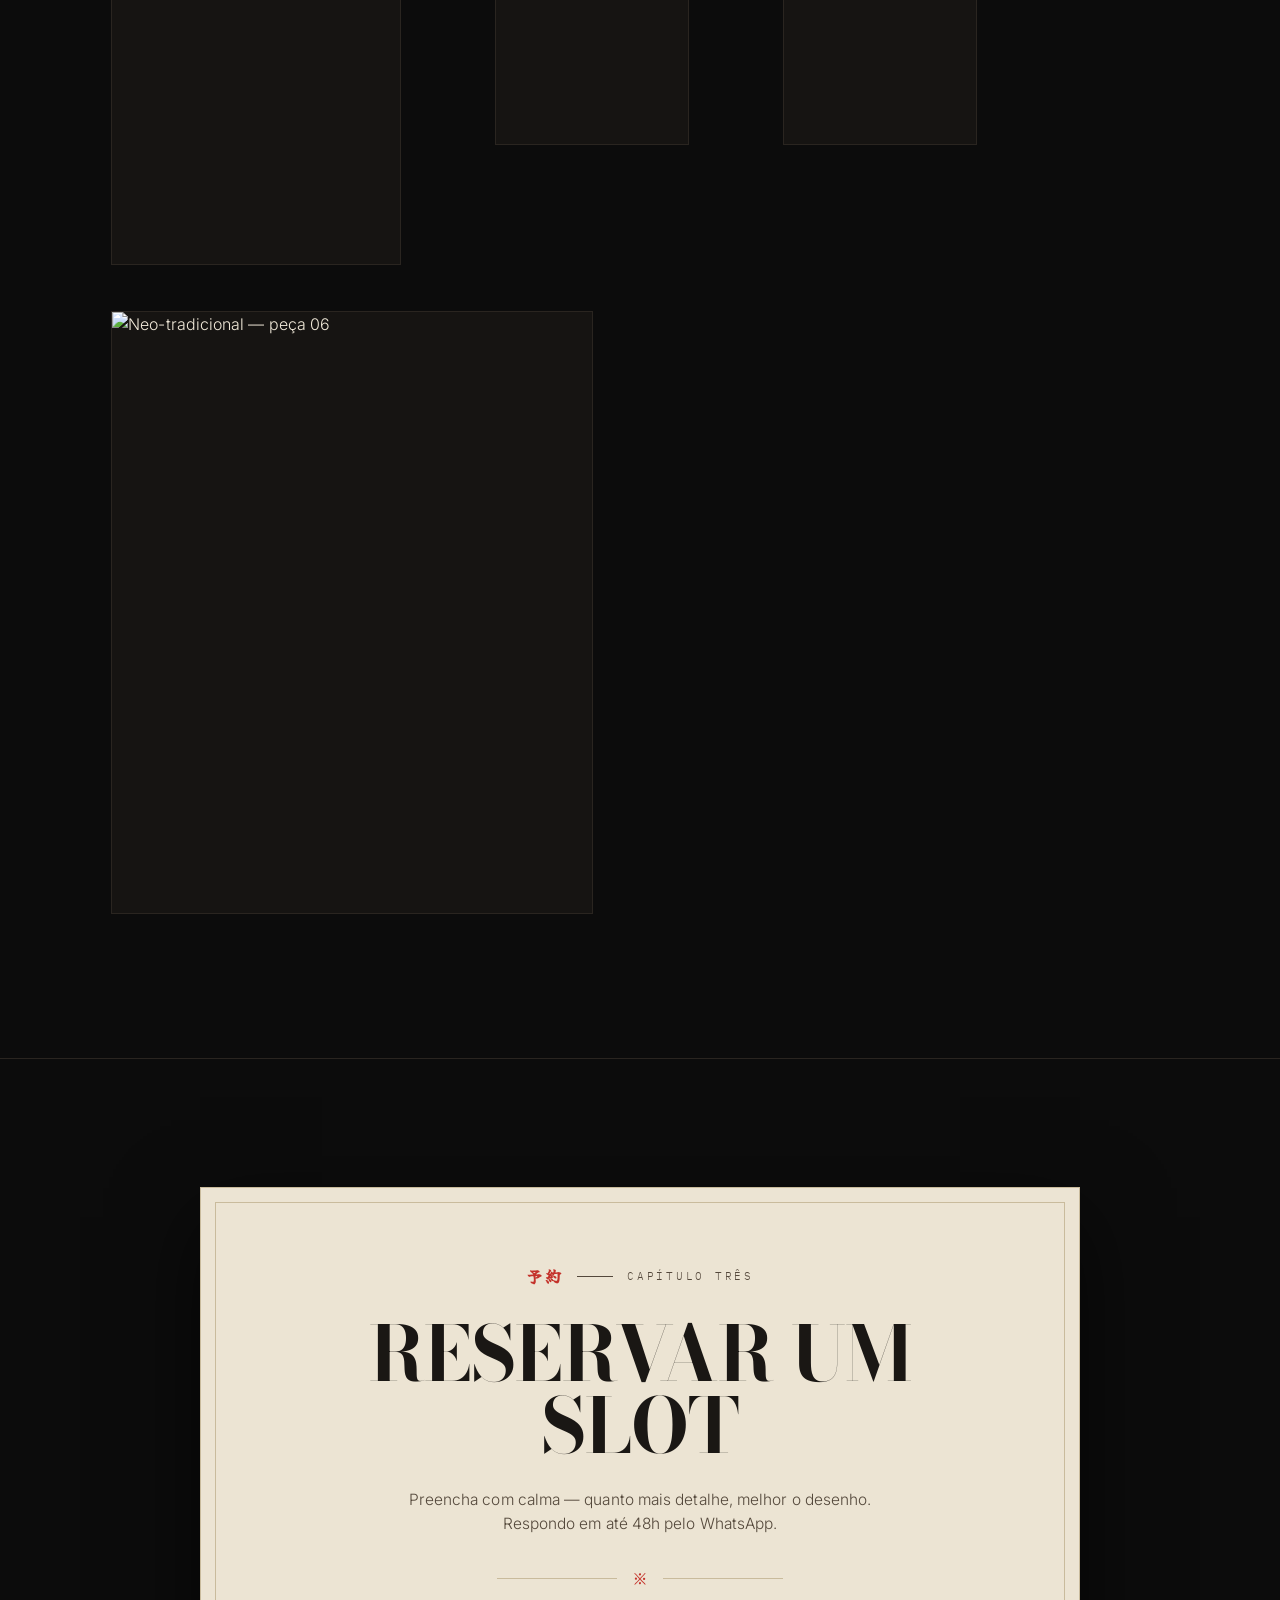
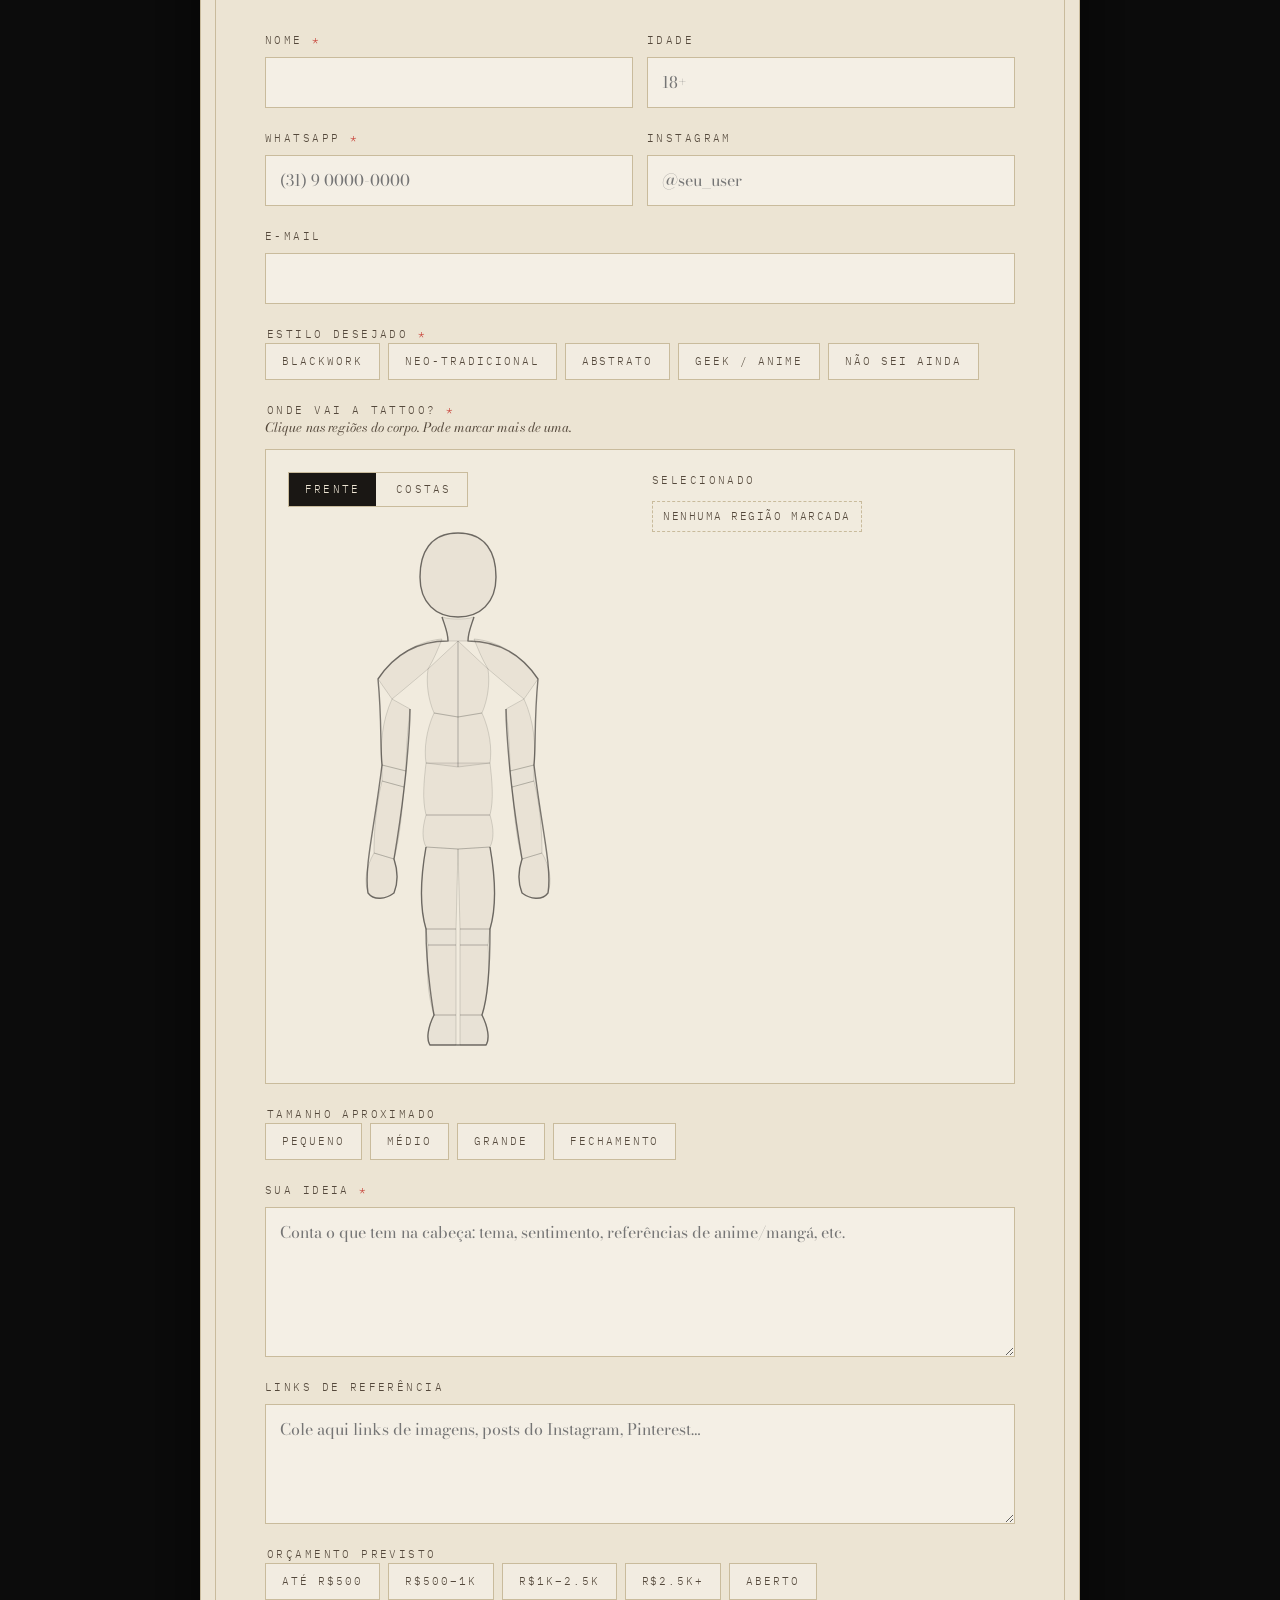
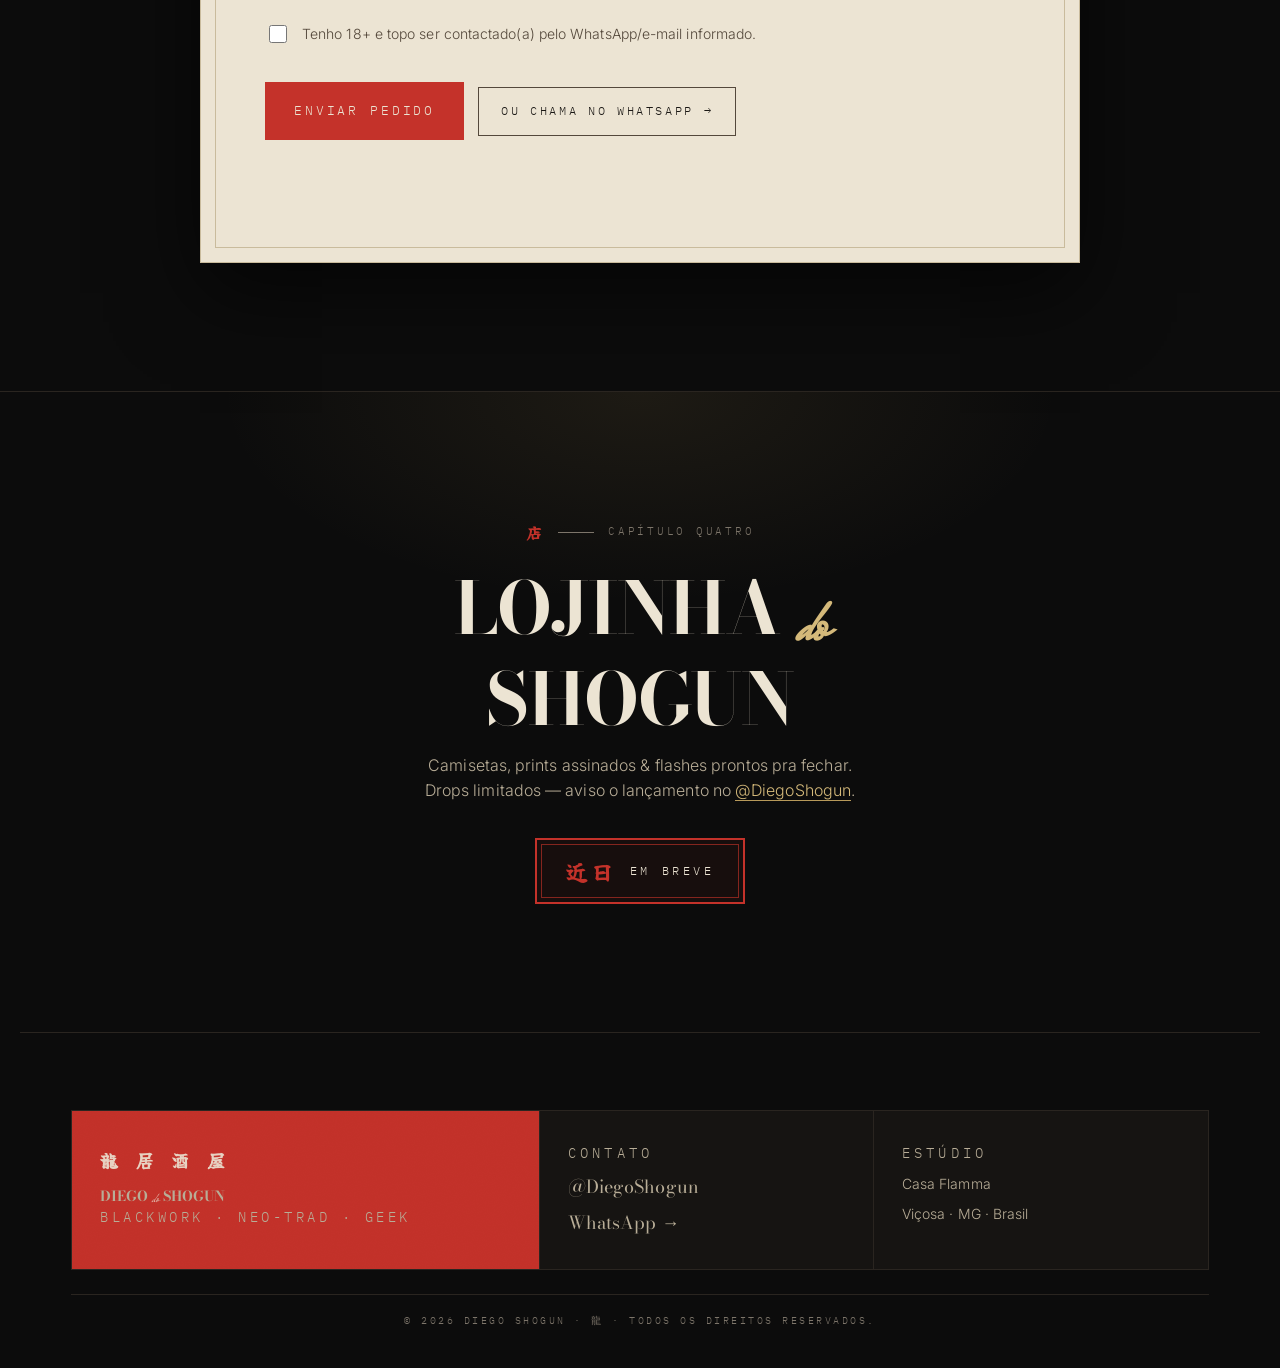
==== commit 7a71d5d4: "feat(design): mata asanoha + fontes brush/vintage - Remove pattern de hexágonos (asanoha) que tava f" ====
--- a/docs/index.html
+++ b/docs/index.html
@@ -14,26 +14,25 @@
 
   <link rel="preconnect" href="https://fonts.googleapis.com" />
   <link rel="preconnect" href="https://fonts.gstatic.com" crossorigin />
-  <link href="https://fonts.googleapis.com/css2?family=DM+Serif+Display:ital@0;1&family=Shippori+Mincho:wght@500;700;800&family=Noto+Serif+JP:wght@500;700&family=Inter:wght@300;400;500;600&family=IBM+Plex+Mono:wght@400;500&display=swap" rel="stylesheet" />
+  <link href="https://fonts.googleapis.com/css2?family=Bodoni+Moda:ital,opsz,wght@0,6..96,400;0,6..96,700;0,6..96,800;1,6..96,400;1,6..96,700&family=Mrs+Saint+Delafield&family=Yuji+Mai&family=Hina+Mincho&family=Inter:wght@300;400;500;600&family=IBM+Plex+Mono:wght@400;500&display=swap" rel="stylesheet" />
   <link rel="stylesheet" href="assets/css/styles.css" />
 </head>
 <body>
 
-<!-- ░░░ patterns reusáveis (asanoha + grain) ░░░ -->
+<!-- ░░░ defs reusáveis (carimbo + filtro de papel) ░░░ -->
 <svg width="0" height="0" style="position:absolute" aria-hidden="true">
   <defs>
-    <pattern id="asanoha" x="0" y="0" width="36" height="62.35" patternUnits="userSpaceOnUse">
-      <g fill="none" stroke="currentColor" stroke-width=".7">
-        <path d="M18 0 L18 31.18 M0 10.39 L18 31.18 L36 10.39 M0 51.96 L18 31.18 L36 51.96 M18 31.18 L18 62.35"/>
-        <path d="M0 10.39 L0 51.96 M36 10.39 L36 51.96"/>
-      </g>
-    </pattern>
+    <!-- ruído de papel sumi (subtítulo de fundo) -->
+    <filter id="paper" x="0" y="0">
+      <feTurbulence type="fractalNoise" baseFrequency=".9" numOctaves="2" stitchTiles="stitch" seed="3"/>
+      <feColorMatrix values="0 0 0 0 0  0 0 0 0 0  0 0 0 0 0  0 0 0 .12 0"/>
+    </filter>
     <!-- carimbo (hanko) reusável -->
     <symbol id="hanko" viewBox="0 0 100 100">
       <circle cx="50" cy="50" r="46" fill="none" stroke="currentColor" stroke-width="3"/>
-      <text x="50" y="64" text-anchor="middle"
-            font-family="'Shippori Mincho', 'Noto Serif JP', serif"
-            font-weight="800" font-size="56" fill="currentColor">龍</text>
+      <text x="50" y="68" text-anchor="middle"
+            font-family="'Yuji Mai', 'Hina Mincho', serif"
+            font-weight="400" font-size="52" fill="currentColor">龍</text>
     </symbol>
   </defs>
 </svg>
@@ -55,12 +54,13 @@
 
 <!-- ░░░  HERO  ░░░ -->
 <section class="hero">
-  <div class="hero__pattern" aria-hidden="true">
-    <svg width="100%" height="100%"><rect width="100%" height="100%" fill="url(#asanoha)"/></svg>
-  </div>
-
-  <!-- kanji enorme decorativo no fundo -->
-  <span class="hero__bg-kanji" aria-hidden="true">割</span>
+  <!-- ruído de papel sumi -->
+  <div class="hero__grain" aria-hidden="true">
+    <svg width="100%" height="100%"><rect width="100%" height="100%" filter="url(#paper)"/></svg>
+  </div>
+
+  <!-- kanji caligráfico decorativo no fundo -->
+  <span class="hero__bg-kanji" aria-hidden="true">龍</span>
 
   <div class="hero__inner">
     <div class="hero__topline" data-reveal>
@@ -334,8 +334,8 @@
 <footer class="footer">
   <div class="footer__matchbook">
     <div class="footer__col footer__col--brand">
-      <div class="footer__pattern" aria-hidden="true">
-        <svg width="100%" height="100%"><rect width="100%" height="100%" fill="url(#asanoha)"/></svg>
+      <div class="footer__grain" aria-hidden="true">
+        <svg width="100%" height="100%"><rect width="100%" height="100%" filter="url(#paper)"/></svg>
       </div>
       <div class="footer__brand-inner">
         <span class="footer__kanji">龍 居 酒 屋</span>
--- a/docs/assets/css/styles.css
+++ b/docs/assets/css/styles.css
@@ -24,8 +24,9 @@
   --max:       1240px;
   --pad:       clamp(20px, 4vw, 56px);
 
-  --serif-display: "DM Serif Display", "Cormorant Garamond", "Times New Roman", serif;
-  --serif-jp:      "Shippori Mincho", "Noto Serif JP", serif;
+  --serif-display: "Bodoni Moda", "Playfair Display", "Times New Roman", serif;
+  --serif-italic:  "Mrs Saint Delafield", "Bodoni Moda", cursive;
+  --serif-jp:      "Yuji Mai", "Hina Mincho", serif;
   --sans:          "Inter", system-ui, -apple-system, "Segoe UI", sans-serif;
   --mono:          "IBM Plex Mono", ui-monospace, "Menlo", monospace;
 }
@@ -83,12 +84,13 @@
 /* ─── titulos ────────────────────────────────────────────────────────── */
 .section__title{
   font-family: var(--serif-display);
-  font-weight: 400;
+  font-weight: 700;
   font-size: clamp(40px, 6vw, 76px);
   line-height: .95;
-  letter-spacing: -.005em;
+  letter-spacing: -.015em;
   color: var(--cream);
   margin: 0 0 .35em;
+  text-transform: uppercase;
 }
 .section__title--center{ text-align: center; }
 .section__sub{
@@ -116,12 +118,16 @@
   line-height: 1;
 }
 .nav__name{
-  font-family: var(--serif-display);
-  font-size: 16px; letter-spacing:.04em; color: var(--cream);
+  font-family: var(--serif-display); font-weight: 700;
+  font-size: 14px; letter-spacing:.06em; color: var(--cream);
+  text-transform: uppercase;
 }
 .nav__name i{
-  font-style: italic; font-weight: 400; font-size: 12px;
-  color: var(--cream-dim); margin: 0 .15em;
+  font-family: var(--serif-italic);
+  font-style: normal; font-weight: 400; font-size: 22px;
+  color: var(--gold-soft); margin: 0 .1em;
+  text-transform: lowercase;
+  vertical-align: -.15em;
 }
 .nav__links{ display:flex; gap: 28px; }
 .nav__links a{
@@ -152,23 +158,25 @@
     radial-gradient(1000px 500px at 80% 10%, rgba(196,50,42,.10), transparent 60%),
     radial-gradient(700px 350px at 5% 90%, rgba(62,77,58,.18), transparent 60%);
 }
-.hero__pattern{
+.hero__grain{
   position:absolute; inset: 0;
-  color: rgba(236,228,211,.06);
   pointer-events:none;
-  opacity: .9;
-}
+  opacity: .35;
+  mix-blend-mode: overlay;
+}
+.hero__grain svg{ width:100%; height:100%; }
 .hero__bg-kanji{
   position: absolute;
-  right: -4vw; bottom: -4vw;
+  right: -2vw; bottom: -8vw;
   font-family: var(--serif-jp);
-  font-weight: 800;
-  font-size: clamp(360px, 50vw, 720px);
+  font-weight: 400;
+  font-size: clamp(420px, 60vw, 880px);
   line-height: 1;
-  color: var(--cream);
-  opacity: .025;
+  color: var(--red-deep);
+  opacity: .12;
   pointer-events:none;
   user-select:none;
+  letter-spacing: -.05em;
 }
 .hero__inner{
   position: relative; z-index: 2;
@@ -193,29 +201,34 @@
 
 .hero__title{
   font-family: var(--serif-display);
-  font-weight: 400;
-  font-size: clamp(80px, 14vw, 220px);
-  line-height: .82;
-  letter-spacing: -.015em;
+  font-weight: 800;
+  font-size: clamp(72px, 13vw, 200px);
+  line-height: .9;
+  letter-spacing: -.02em;
   color: var(--cream);
-  margin: 0 0 28px;
+  margin: 0 0 32px;
   display: flex; flex-wrap: wrap; align-items: baseline;
-  gap: 0 .25em;
+  gap: 0 .12em;
   position: relative;
+  text-transform: uppercase;
+}
+.hero__title-line1, .hero__title-line2{
+  font-feature-settings: "kern" 1, "ss01" 1;
 }
 .hero__title-mid{
-  font-family: var(--serif-display);
-  font-style: italic;
-  font-size: clamp(28px, 4vw, 56px);
+  font-family: var(--serif-italic);
+  font-style: normal;
+  font-size: clamp(56px, 8vw, 110px);
   color: var(--gold-soft);
   font-weight: 400;
   align-self: end;
-  padding-bottom: .35em;
-}
-.hero__title-mid i{ font-style: italic; }
+  padding-bottom: .15em;
+  text-transform: lowercase;
+  letter-spacing: 0;
+}
+.hero__title-mid i{ font-style: normal; }
 .hero__title-line2{
   color: var(--red);
-  font-style: italic;
 }
 
 .hero__sub{
@@ -361,11 +374,13 @@
 }
 .band__card-city{
   font-family: var(--serif-display);
-  font-size: clamp(56px, 7vw, 86px);
+  font-weight: 800;
+  font-size: clamp(52px, 6.5vw, 80px);
   line-height: .9;
-  margin: 0; color: var(--ink); letter-spacing: -.01em;
-}
-.band__card-city i{ color: var(--red); font-style: italic; }
+  margin: 0; color: var(--ink); letter-spacing: -.02em;
+  text-transform: uppercase;
+}
+.band__card-city i{ color: var(--red); font-style: italic; font-weight: 700; }
 .band__card-studio{
   font-family: var(--serif-display);
   font-style: italic;
@@ -610,22 +625,31 @@
 
 .bp-figure{ display:none; }
 .bp-figure.is-active{ display:block; }
-.bp-figure svg{ width:100%; height:auto; max-height: 460px; display: block; margin: 0 auto; }
+.bp-figure svg{ width:100%; height:auto; max-height: 540px; display: block; margin: 0 auto; }
 
 .bp-figure svg .bp-region{
-  fill: rgba(26,23,20,0.06);
-  stroke: rgba(26,23,20,0.25);
-  stroke-width: 1;
+  fill: rgba(26,23,20,0.04);
+  stroke: rgba(26,23,20,0.18);
+  stroke-width: .8;
+  vector-effect: non-scaling-stroke;
   cursor: pointer;
-  transition: fill .18s, stroke .18s;
+  transition: fill .18s ease, stroke .18s ease;
 }
 .bp-figure svg .bp-region:hover{
-  fill: rgba(196,50,42,.28);
+  fill: rgba(196,50,42,.30);
   stroke: var(--red);
 }
 .bp-figure svg .bp-region.is-on{
-  fill: rgba(196,50,42,.55);
+  fill: rgba(196,50,42,.60);
   stroke: var(--red);
+}
+/* contorno externo decorativo (não clicável) */
+.bp-figure svg .bp-outline{
+  fill: none;
+  stroke: rgba(26,23,20,0.55);
+  stroke-width: 1.4;
+  stroke-linejoin: round;
+  vector-effect: non-scaling-stroke;
 }
 
 .bodypicker__list-title{
@@ -665,20 +689,26 @@
 }
 .lojinha__title{
   font-family: var(--serif-display);
-  font-weight: 400;
+  font-weight: 700;
   font-size: clamp(40px, 6vw, 72px);
   margin: 0 0 18px;
   color: var(--cream);
   line-height: 1;
-  letter-spacing: -.005em;
-}
-.lojinha__title i{ font-style: italic; color: var(--gold-soft); font-size: .55em; }
+  letter-spacing: -.015em;
+  text-transform: uppercase;
+}
+.lojinha__title i{
+  font-family: var(--serif-italic); font-style: normal;
+  color: var(--gold-soft); font-size: .85em;
+  text-transform: lowercase;
+  vertical-align: -.1em;
+}
 .lojinha__sub{
   color: var(--cream-dim);
   margin: 0 auto 36px;
   max-width: 50ch;
-  font-family: var(--serif-display); font-style: italic;
-  font-size: 19px;
+  font-family: var(--sans);
+  font-size: 16px; line-height: 1.55;
 }
 .lojinha__sub a{ color: var(--gold-soft); border-bottom: 1px solid var(--gold); }
 
@@ -738,11 +768,13 @@
   color: var(--cream);
   padding: 36px 28px;
 }
-.footer__pattern{
+.footer__grain{
   position:absolute; inset: 0;
-  color: rgba(236,228,211,.10);
   pointer-events:none;
-}
+  opacity: .35;
+  mix-blend-mode: overlay;
+}
+.footer__grain svg{ width:100%; height:100%; }
 .footer__brand-inner{ position: relative; z-index: 2; }
 .footer__kanji{
   display:block;
@@ -753,12 +785,18 @@
 }
 .footer__brand-name{
   font-family: var(--serif-display);
-  font-size: 32px; line-height: 1;
+  font-weight: 700;
+  font-size: 30px; line-height: 1;
+  letter-spacing: -.01em;
   margin: 0 0 8px;
+  text-transform: uppercase;
 }
 .footer__brand-name i{
-  font-style: italic; font-weight: 400; font-size: .55em;
-  color: rgba(236,228,211,.7); margin: 0 .15em;
+  font-family: var(--serif-italic);
+  font-style: normal; font-weight: 400; font-size: 1em;
+  color: rgba(236,228,211,.85); margin: 0 .05em;
+  text-transform: lowercase;
+  vertical-align: -.1em;
 }
 .footer__brand-tag{
   font-family: var(--mono); font-size: 11px; letter-spacing: .25em;
